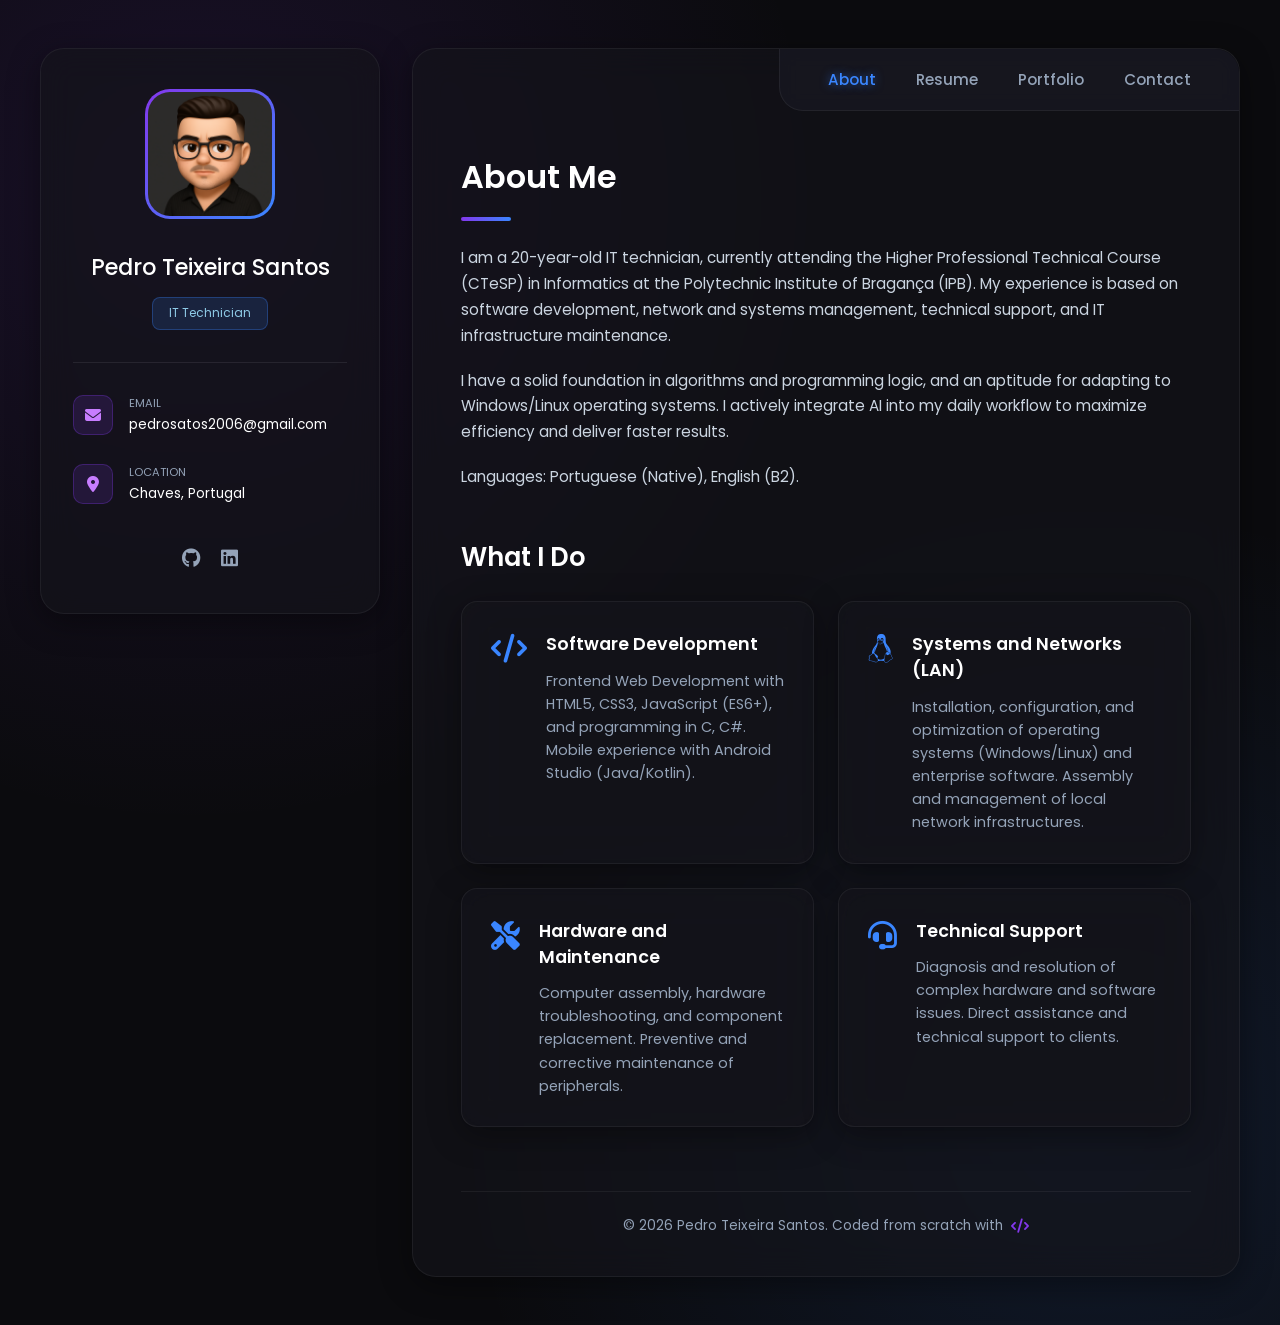
==== index.html @ 56037216 "Primeiro commit - Portfolio" ====
<!DOCTYPE html>
<html lang="en">
<head>
    <meta charset="UTF-8">
    <meta name="viewport" content="width=device-width, initial-scale=1.0">
    <title>Pedro Teixeira Santos - Portfolio</title>
    <link rel="stylesheet" href="style.css">
    <link rel="stylesheet" href="https://cdnjs.cloudflare.com/ajax/libs/font-awesome/6.4.0/css/all.min.css">
</head>
<body>

<div class="container">
    <aside class="sidebar">
        <div class="profile-img">
            <img src="images/avatar.png" alt="Pedro Teixeira Santos">
        </div>
        <h2>Pedro Teixeira Santos</h2>
        <span class="badge">IT Technician</span>
        
        <div class="separator-line"></div>

        <div class="contact-info">
            <div class="info-item">
                <div class="icon-box"><i class="fa-solid fa-envelope"></i></div>
                <div class="info-text">
                    <small>EMAIL</small>
                    <p>pedrosatos2006@gmail.com</p>
                </div>
            </div>
            <div class="info-item">
                <div class="icon-box"><i class="fa-solid fa-location-dot"></i></div>
                <div class="info-text">
                    <small>LOCATION</small>
                    <p>Chaves, Portugal</p>
                </div>
            </div>
        </div>

        <div class="social-links">
            <a href="https://github.com/Lk09"><i class="fa-brands fa-github"></i></a>
            <a href="https://www.linkedin.com/in/pedro-santos-b41504161"><i class="fa-brands fa-linkedin"></i></a>
        </div>
    </aside>

    <main class="content">
        <nav class="navbar">
            <a href="index.html" class="active">About</a>
            <a href="resume.html" >Resume</a>
            <a href="portfolio.html" >Portfolio</a>
            <a href="contact.html">Contact</a>
        </nav>

        <section class="about-section">
            <h1>About Me</h1>
            <div class="title-separator"></div>
            
            <p>I am a 20-year-old IT technician, currently attending the Higher Professional Technical Course (CTeSP) in Informatics at the Polytechnic Institute of Bragança (IPB). My experience is based on software development, network and systems management, technical support, and IT infrastructure maintenance.</p>
            
            <p>I have a solid foundation in algorithms and programming logic, and an aptitude for adapting to Windows/Linux operating systems. I actively integrate AI into my daily workflow to maximize efficiency and deliver faster results.</p>
            
            <p>Languages: Portuguese (Native), English (B2).</p>
        </section>

        <section class="services-section">
            <h2>What I Do</h2>
            <div class="services-grid">
                
                <div class="service-card">
                    <i class="fa-solid fa-code"></i>
                    <div>
                        <h3>Software Development</h3>
                        <p>Frontend Web Development with HTML5, CSS3, JavaScript (ES6+), and programming in C, C#. Mobile experience with Android Studio (Java/Kotlin).</p>
                    </div>
                </div>

                <div class="service-card">
                    <i class="fa-brands fa-linux"></i>
                    <div>
                        <h3>Systems and Networks (LAN)</h3>
                        <p>Installation, configuration, and optimization of operating systems (Windows/Linux) and enterprise software. Assembly and management of local network infrastructures.</p>
                    </div>
                </div>

                <div class="service-card">
                    <i class="fa-solid fa-screwdriver-wrench"></i>
                    <div>
                        <h3>Hardware and Maintenance</h3>
                        <p>Computer assembly, hardware troubleshooting, and component replacement. Preventive and corrective maintenance of peripherals.</p>
                    </div>
                </div>

                <div class="service-card">
                    <i class="fa-solid fa-headset"></i>
                    <div>
                        <h3>Technical Support</h3>
                        <p>Diagnosis and resolution of complex hardware and software issues. Direct assistance and technical support to clients.</p>
                    </div>
                </div>

            </div>
        </section>
        <footer class="site-footer">
            <p>&copy; 2026 Pedro Teixeira Santos. Coded from scratch with <i class="fa-solid fa-code"></i></p>
        </footer>
    </main>
</div>

</body>
</html>
---- style.css ----
@import url('https://fonts.googleapis.com/css2?family=Poppins:wght@300;400;500;600&display=swap');

* {
    margin: 0;
    padding: 0;
    box-sizing: border-box;
    font-family: 'Poppins', sans-serif;
}

body {
    /* Fundo escuro com bacias de luz líquida em azul e roxo */
    background: radial-gradient(circle at 15% 15%, rgba(131, 56, 236, 0.12), transparent 40%),
                radial-gradient(circle at 85% 85%, rgba(58, 134, 255, 0.12), transparent 40%),
                #0b0b0e;
    color: #e2e8f0;
    display: flex;
    justify-content: center;
    padding: 3rem 1rem;
    min-height: 100vh;
}

.container {
    display: flex;
    gap: 2rem;
    max-width: 1200px;
    width: 100%;
    align-items: flex-start;
}

/* --- LIQUID GLASS EFFECT (COMMON) --- */
.sidebar, .content, .service-card, .skills-box, .portfolio-item, .contact-form-container {
    background: rgba(20, 20, 27, 0.65);
    backdrop-filter: blur(16px);
    -webkit-backdrop-filter: blur(16px);
    border: 1px solid rgba(255, 255, 255, 0.06);
    box-shadow: 0 8px 32px 0 rgba(0, 0, 0, 0.4);
}

/* --- SIDEBAR --- */
.sidebar {
    padding: 2.5rem 2rem;
    border-radius: 24px;
    width: 340px;
    text-align: center;
}

.profile-img img {
    width: 130px;
    height: 130px;
    border-radius: 25px;
    background: linear-gradient(135deg, #8338ec, #3a86ff);
    padding: 3px; /* Moldura líquida em redor do avatar */
    margin-bottom: 1.5rem;
    object-fit: cover;
}

.sidebar h2 {
    font-size: 1.4rem;
    margin-bottom: 0.8rem;
    color: #ffffff;
    font-weight: 500;
}

.badge {
    background: rgba(58, 134, 255, 0.15);
    border: 1px solid rgba(58, 134, 255, 0.3);
    font-size: 0.75rem;
    padding: 0.4rem 1rem;
    border-radius: 8px;
    color: #8ecae6;
    display: inline-block;
    margin-bottom: 2rem;
}

.separator-line {
    height: 1px;
    background: rgba(255, 255, 255, 0.08);
    margin-bottom: 2rem;
}

.contact-info {
    text-align: left;
    display: flex;
    flex-direction: column;
    gap: 1.8rem;
}

.info-item {
    display: flex;
    align-items: center;
    gap: 1rem;
}

.icon-box {
    background: rgba(131, 56, 236, 0.15);
    border: 1px solid rgba(131, 56, 236, 0.3);
    color: #c77dff;
    width: 40px;
    height: 40px;
    display: flex;
    align-items: center;
    justify-content: center;
    border-radius: 10px;
    font-size: 1rem;
}

.info-text small {
    color: #94a3b8;
    font-size: 0.7rem;
    display: block;
    margin-bottom: 0.2rem;
}

.info-text p {
    font-size: 0.85rem;
    color: #ffffff;
    word-break: normal;
}

.social-links {
    margin-top: 2.5rem;
    display: flex;
    justify-content: center;
    gap: 1.2rem;
}

.social-links a {
    color: #94a3b8;
    font-size: 1.2rem;
    text-decoration: none;
    transition: all 0.3s ease;
}

.social-links a:hover {
    color: #3a86ff;
    transform: translateY(-2px);
}

/* --- MAIN CONTENT --- */
.content {
    padding: 2.5rem 3rem;
    border-radius: 24px;
    flex: 1;
    position: relative;
}

.navbar {
    position: absolute;
    top: 0;
    right: 0;
    background: rgba(25, 25, 35, 0.7);
    backdrop-filter: blur(10px);
    padding: 1.2rem 3rem;
    border-radius: 0 24px 0 24px;
    display: flex;
    gap: 2.5rem;
    border-bottom: 1px solid rgba(255, 255, 255, 0.06);
    border-left: 1px solid rgba(255, 255, 255, 0.06);
}

.navbar a {
    color: #94a3b8;
    text-decoration: none;
    font-size: 0.95rem;
    font-weight: 500;
    transition: color 0.3s;
}

.navbar a:hover, .navbar a.active {
    color: #3a86ff;
    text-shadow: 0 0 10px rgba(58, 134, 255, 0.6);
}

.about-section {
    margin-top: 4rem;
    margin-bottom: 3rem;
}

.about-section h1 {
    font-size: 2rem;
    color: #ffffff;
    margin-bottom: 1rem;
    font-weight: 600;
}

.title-separator {
    width: 50px;
    height: 4px;
    background: linear-gradient(90deg, #8338ec, #3a86ff);
    border-radius: 2px;
    margin-bottom: 1.5rem;
}

.about-section p {
    color: #cbd5e1;
    line-height: 1.7;
    margin-bottom: 1.2rem;
    font-size: 0.95rem;
}

.services-section h2 {
    font-size: 1.6rem;
    color: #ffffff;
    margin-bottom: 1.5rem;
    font-weight: 600;
}

.services-grid {
    display: grid;
    grid-template-columns: repeat(2, 1fr);
    gap: 1.5rem;
}

.service-card {
    padding: 1.8rem;
    border-radius: 16px;
    display: flex;
    gap: 1.2rem;
    align-items: flex-start;
    transition: all 0.3s ease;
}

.service-card:hover {
    border-color: rgba(58, 134, 255, 0.4);
    box-shadow: 0 10px 25px -5px rgba(58, 134, 255, 0.15);
    transform: translateY(-2px);
}

.service-card i {
    color: #3a86ff;
    font-size: 1.8rem;
    margin-top: 0.2rem;
}

.service-card h3 {
    font-size: 1.1rem;
    color: #ffffff;
    margin-bottom: 0.8rem;
    font-weight: 600;
}

.service-card p {
    color: #94a3b8;
    font-size: 0.9rem;
    line-height: 1.6;
}

/* --- TIMELINE (EDUCATION & EXPERIENCE) --- */
.timeline-container {
    margin-bottom: 3.5rem;
}

.timeline-header {
    display: flex;
    align-items: center;
    gap: 1.2rem;
    margin-bottom: 2rem;
}

.timeline-header h3 {
    font-size: 1.6rem;
    color: #ffffff;
    font-weight: 600;
}

.timeline {
    border-left: 2px solid rgba(255, 255, 255, 0.08);
    padding-left: 2.5rem;
    position: relative;
    margin-left: 1.2rem;
}

.timeline-item {
    margin-bottom: 2.5rem;
    position: relative;
}

.timeline-item:last-child {
    margin-bottom: 0;
}

.timeline-dot {
    position: absolute;
    left: -2.95rem;
    top: 0.3rem;
    width: 14px;
    height: 14px;
    background: #0b0b0e;
    border: 3px solid #8338ec;
    border-radius: 50%;
    box-shadow: 0 0 10px rgba(131, 56, 236, 0.6);
}

.timeline-item h4 {
    color: #ffffff;
    font-size: 1.15rem;
    margin-bottom: 0.4rem;
    font-weight: 600;
}

.timeline-date {
    color: #3a86ff;
    font-size: 0.85rem;
    display: inline-block;
    margin-bottom: 1rem;
    font-weight: 500;
}

.timeline-item p {
    color: #cbd5e1;
    font-size: 0.95rem;
    line-height: 1.6;
}

/* --- SKILLS BADGE CLOUD --- */
.skills-box {
    border-radius: 16px;
    padding: 2.5rem;
    display: flex;
    flex-wrap: wrap;
    gap: 1.2rem;
    justify-content: center;
}

.badge-pill {
    background: rgba(255, 255, 255, 0.04);
    color: #ffffff;
    padding: 0.6rem 1.2rem;
    border-radius: 30px;
    font-size: 0.95rem;
    display: flex;
    align-items: center;
    gap: 0.8rem;
    border: 1px solid rgba(255, 255, 255, 0.08);
    font-weight: 500;
    transition: all 0.3s ease;
}

.badge-pill:hover {
    border-color: #8338ec;
    box-shadow: 0 0 12px rgba(131, 56, 236, 0.3);
    transform: translateY(-2px);
}

.badge-tag {
    font-size: 0.7rem;
    padding: 0.2rem 0.6rem;
    border-radius: 12px;
    font-weight: 600;
    text-transform: uppercase;
    letter-spacing: 0.5px;
}

.tag-core {
    color: #ffffff;
    background: rgba(131, 56, 236, 0.4);
    border: 1px solid #8338ec;
}

.tag-tool {
    color: #ffffff;
    background: rgba(58, 134, 255, 0.4);
    border: 1px solid #3a86ff;
}

.tag-academic {
    color: #ffffff;
    background: rgba(255, 255, 255, 0.1);
    border: 1px solid rgba(255, 255, 255, 0.2);
}

/* --- PORTFOLIO SECTION --- */
.filter-menu {
    list-style: none;
    display: flex;
    gap: 1.5rem;
    margin-bottom: 2.5rem;
    flex-wrap: wrap;
}

.filter-menu li {
    color: #94a3b8;
    font-size: 0.95rem;
    cursor: pointer;
    transition: color 0.3s ease;
    font-weight: 500;
}

.filter-menu li:hover, .filter-menu li.active {
    color: #3a86ff;
}

.portfolio-grid {
    display: grid;
    grid-template-columns: repeat(auto-fill, minmax(280px, 1fr));
    gap: 1.8rem;
}

.portfolio-item {
    border-radius: 16px;
    overflow: hidden;
    transition: all 0.3s ease;
    display: flex;
    flex-direction: column;
}

.portfolio-item:hover {
    border-color: rgba(131, 56, 236, 0.4);
    transform: translateY(-5px);
    box-shadow: 0 12px 30px -10px rgba(131, 56, 236, 0.25);
}

.portfolio-item img {
    width: 100%;
    height: 180px;
    object-fit: cover;
    border-bottom: 1px solid rgba(255, 255, 255, 0.06);
}

.item-content {
    padding: 1.5rem;
    display: flex;
    flex-direction: column;
    flex-grow: 1;
}

.item-content h3 {
    color: #ffffff;
    font-size: 1.1rem;
    margin-bottom: 0.2rem;
    font-weight: 600;
}

.item-content span {
    color: #94a3b8;
    font-size: 0.8rem;
    display: block;
    margin-bottom: 1rem;
}

.item-content p {
    color: #cbd5e1;
    font-size: 0.9rem;
    line-height: 1.6;
}

/* --- GITHUB HOVER BUTTON --- */
.portfolio-item {
    position: relative;
}

.github-overlay-btn {
    position: absolute;
    top: 15px;
    right: 15px;
    background: rgba(15, 15, 20, 0.75);
    color: #ffffff;
    padding: 0.5rem 1rem;
    border-radius: 8px;
    font-size: 0.85rem;
    font-weight: 500;
    text-decoration: none;
    display: flex;
    align-items: center;
    gap: 0.5rem;
    backdrop-filter: blur(8px);
    -webkit-backdrop-filter: blur(8px);
    border: 1px solid rgba(255, 255, 255, 0.1);
    opacity: 0;
    transform: translateY(-10px);
    transition: all 0.3s ease;
    z-index: 10;
}

.portfolio-item:hover .github-overlay-btn {
    opacity: 1;
    transform: translateY(0);
}

.github-overlay-btn:hover {
    background: linear-gradient(135deg, #8338ec, #3a86ff);
    border-color: transparent;
    box-shadow: 0 0 10px rgba(58, 134, 255, 0.4);
}

/* --- CONTACT SECTION --- */
.contact-form-container {
    border-radius: 16px;
    padding: 2.5rem;
}

.contact-form-container h3 {
    color: #ffffff;
    font-size: 1.3rem;
    margin-bottom: 1.5rem;
    font-weight: 600;
}

.contact-form {
    display: flex;
    flex-direction: column;
    gap: 1.5rem;
}

.input-group {
    display: flex;
    gap: 1.5rem;
}

.input-group input {
    flex: 1;
}

.contact-form input, 
.contact-form textarea {
    background: rgba(255, 255, 255, 0.03);
    border: 1px solid rgba(255, 255, 255, 0.08);
    padding: 1rem 1.2rem;
    border-radius: 10px;
    color: #ffffff;
    font-size: 0.95rem;
    font-family: inherit;
    outline: none;
    transition: all 0.3s ease;
}

.contact-form input:focus, 
.contact-form textarea:focus {
    border-color: #3a86ff;
    background: rgba(58, 134, 255, 0.02);
    box-shadow: 0 0 10px rgba(58, 134, 255, 0.2);
}

.contact-form textarea {
    resize: vertical;
}

.submit-btn {
    align-self: flex-end;
    background: transparent;
    color: #3a86ff;
    border: 1px solid #3a86ff;
    padding: 1rem 2.5rem;
    border-radius: 10px;
    font-size: 1rem;
    font-weight: 600;
    cursor: pointer;
    display: flex;
    align-items: center;
    gap: 0.8rem;
    transition: all 0.3s ease;
}

.submit-btn:hover {
    background: linear-gradient(135deg, #8338ec, #3a86ff);
    color: #ffffff;
    border-color: transparent;
    box-shadow: 0 0 15px rgba(131, 56, 236, 0.4);
}

/* --- RESPONSIVE --- */
@media (max-width: 950px) {
    .container {
        flex-direction: column;
    }
    .sidebar {
        width: 100%;
        display: flex;
        flex-direction: column;
        align-items: center;
    }
    .navbar {
        position: static;
        border-radius: 15px;
        justify-content: center;
        margin-bottom: 2rem;
        flex-wrap: wrap;
        border: 1px solid rgba(255, 255, 255, 0.08);
    }
    .services-grid {
        grid-template-columns: 1fr;
    }
}

@media (max-width: 768px) {
    .input-group {
        flex-direction: column;
        gap: 1.5rem;
    }
    .submit-btn {
        width: 100%;
        justify-content: center;
    }
}

/* --- FOOTER --- */
.site-footer {
    text-align: center;
    margin-top: 4rem;
    padding-top: 1.5rem;
    border-top: 1px solid rgba(255, 255, 255, 0.06);
}

.site-footer p {
    color: #94a3b8;
    font-size: 0.85rem;
    display: flex;
    align-items: center;
    justify-content: center;
    gap: 0.5rem;
}

.site-footer p i {
    color: #8338ec;
    font-size: 0.9rem;
}
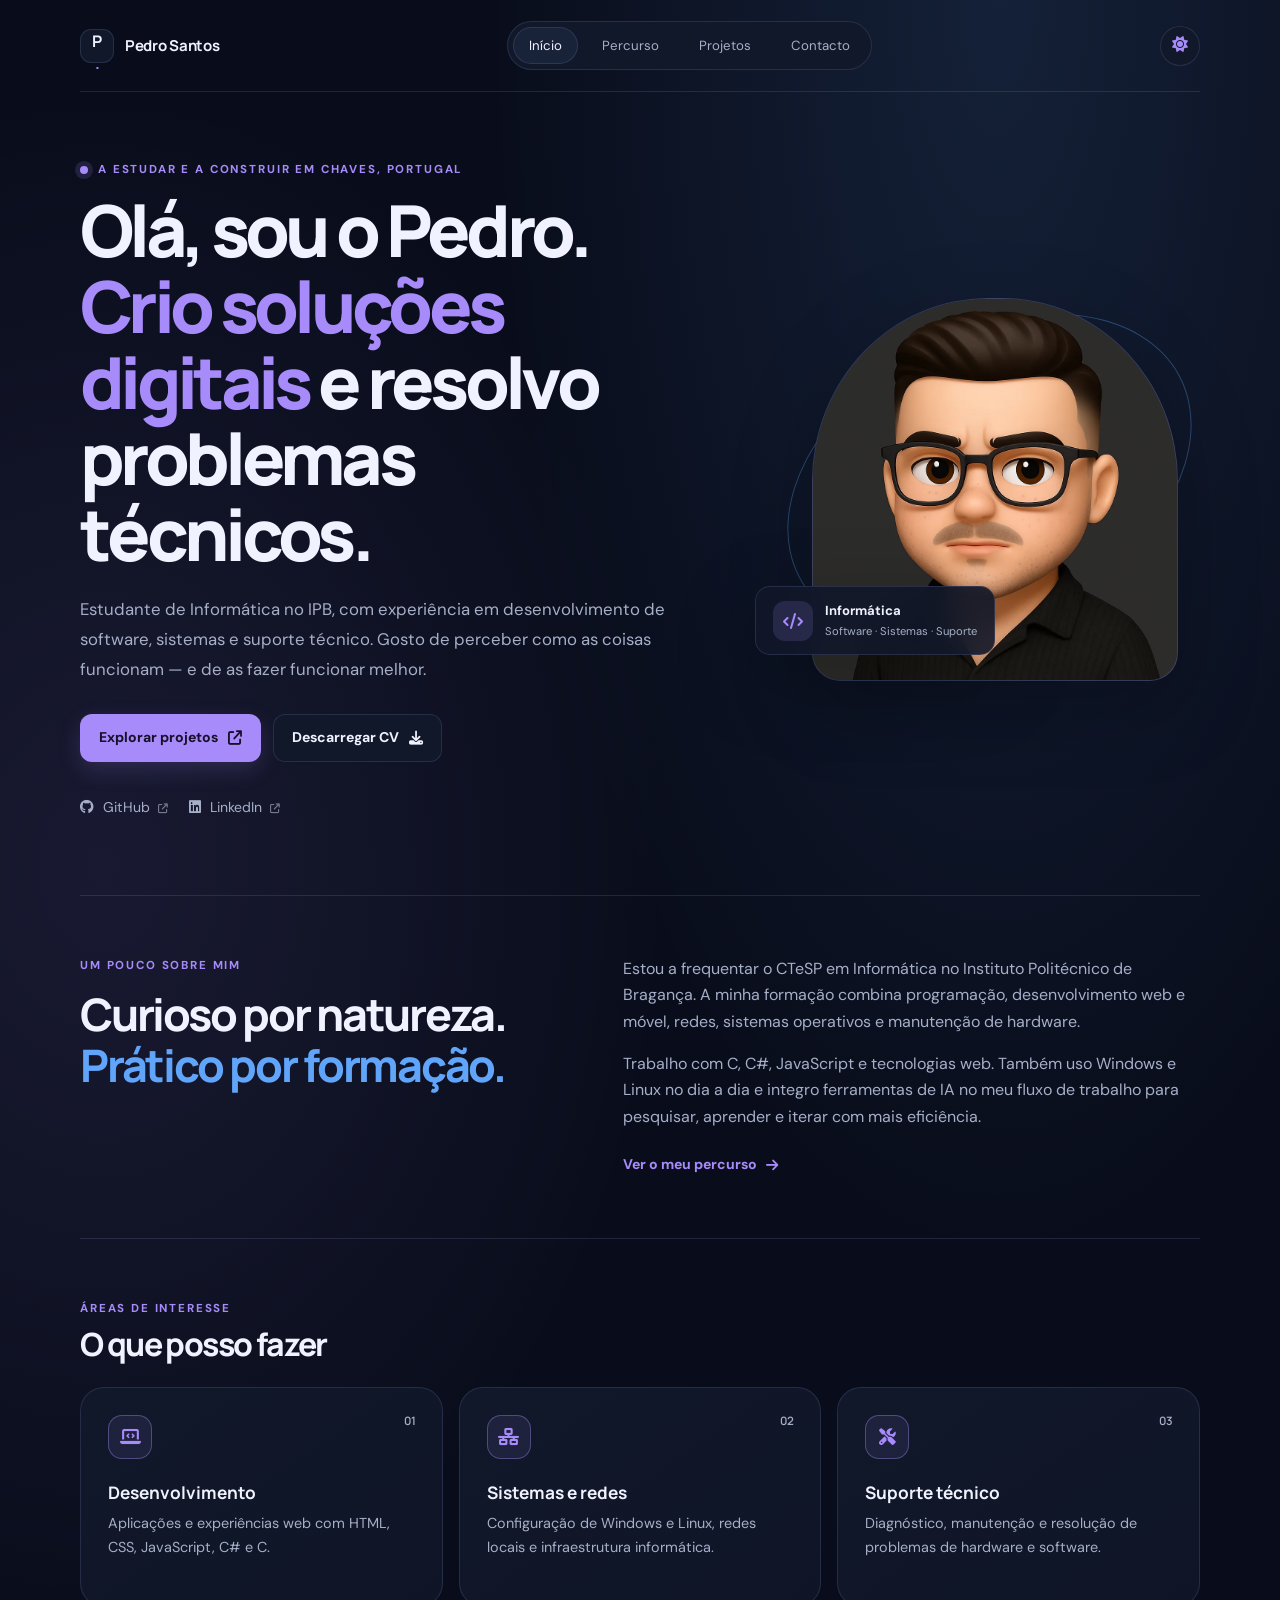
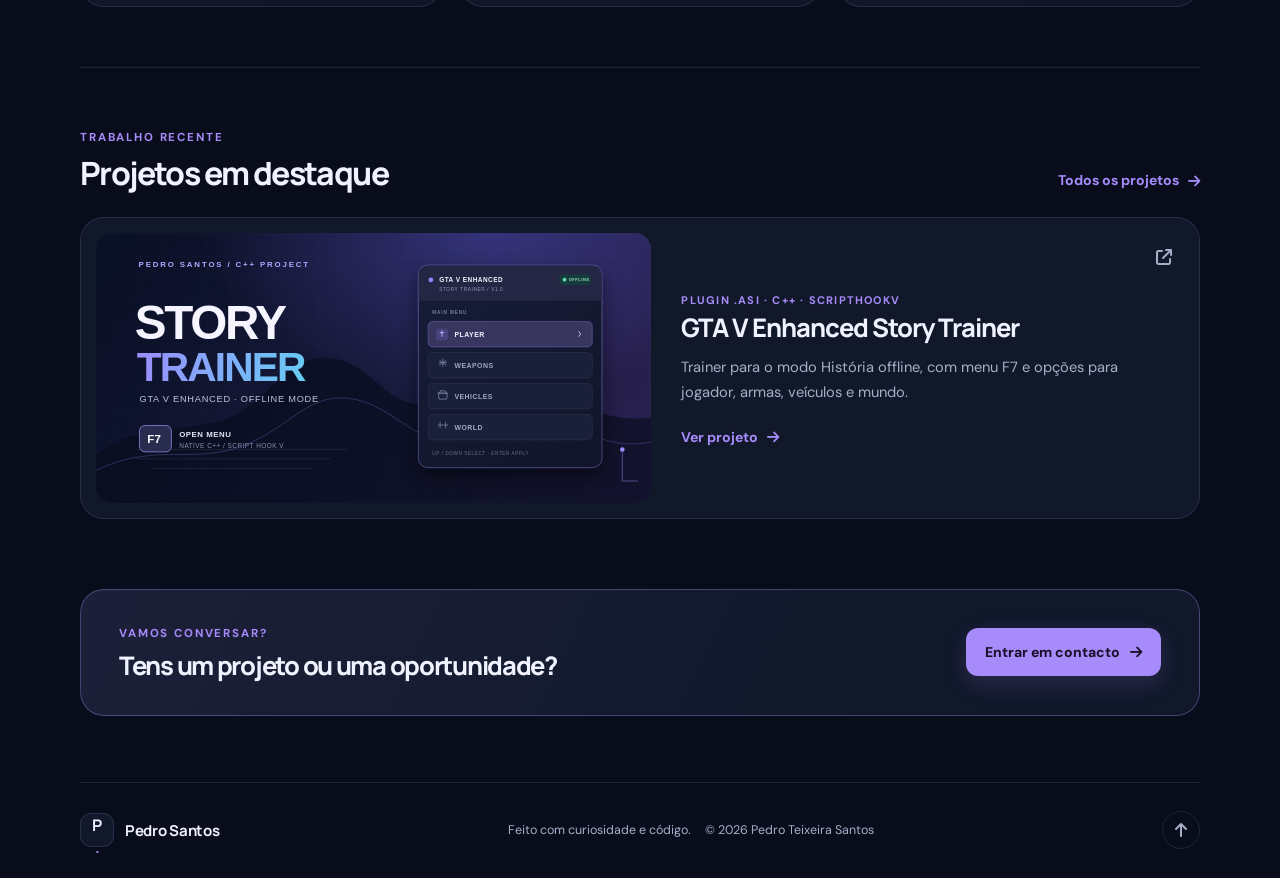
==== commit 2e5d60f3: "Atualiza portefolio pessoal e projetos" ====
--- a/index.html
+++ b/index.html
@@ -1,109 +1,65 @@
-<!DOCTYPE html>
-<html lang="en">
+<!doctype html>
+<html lang="pt-PT">
 <head>
-    <meta charset="UTF-8">
-    <meta name="viewport" content="width=device-width, initial-scale=1.0">
-    <title>Pedro Teixeira Santos - Portfolio</title>
-    <link rel="stylesheet" href="style.css">
-    <link rel="stylesheet" href="https://cdnjs.cloudflare.com/ajax/libs/font-awesome/6.4.0/css/all.min.css">
+  <meta charset="utf-8">
+  <meta name="viewport" content="width=device-width, initial-scale=1">
+  <meta name="theme-color" content="#090d1b">
+  <meta name="description" content="Portefólio de Pedro Teixeira Santos: desenvolvimento de software, sistemas e suporte técnico em Chaves, Portugal.">
+  <meta property="og:title" content="Pedro Teixeira Santos — Programador e Técnico de Informática">
+  <meta property="og:description" content="Conhece os projetos, competências e percurso de Pedro Teixeira Santos.">
+  <meta property="og:type" content="website">
+  <title>Pedro Teixeira Santos — Portefólio</title>
+  <link rel="icon" type="image/png" href="images/favicon.png" sizes="64x64">
+  <link rel="preload" as="image" href="images/avatar.webp" type="image/webp">
+  <link rel="preconnect" href="https://fonts.googleapis.com">
+  <link rel="preconnect" href="https://fonts.gstatic.com" crossorigin>
+  <link rel="stylesheet" href="https://fonts.googleapis.com/css2?family=DM+Sans:wght@400;500;600;700&family=Manrope:wght@400;500;600;700;800&display=swap">
+  <link rel="stylesheet" href="style.css">
+  <link rel="stylesheet" href="https://cdnjs.cloudflare.com/ajax/libs/font-awesome/6.4.0/css/all.min.css">
+  <script src="script.js" defer></script>
 </head>
-<body>
+<body id="top">
+  <header class="site-header wrap">
+    <a class="wordmark" href="index.html" aria-label="Pedro Santos, início"><span class="wordmark-mark">P<span>.</span></span><span>Pedro Santos</span></a>
+    <nav class="main-nav" aria-label="Navegação principal">
+      <a class="active" aria-current="page" href="index.html">Início</a><a href="resume.html">Percurso</a><a href="portfolio.html">Projetos</a><a href="contact.html">Contacto</a>
+    </nav>
+    <button class="theme-toggle" type="button" aria-label="Ativar tema claro" title="Mudar tema"><i class="fa-solid fa-sun" aria-hidden="true"></i></button>
+  </header>
+  <main class="wrap">
+    <section class="hero">
+      <div class="hero-copy reveal">
+        <p class="eyebrow"><span class="status-dot"></span> A estudar e a construir em Chaves, Portugal</p>
+        <h1>Olá, sou o Pedro.<br><span>Crio soluções digitais</span> e resolvo problemas técnicos.</h1>
+        <p class="hero-lede">Estudante de Informática no IPB, com experiência em desenvolvimento de software, sistemas e suporte técnico. Gosto de perceber como as coisas funcionam — e de as fazer funcionar melhor.</p>
+        <div class="hero-actions"><a class="button button-primary" href="portfolio.html">Explorar projetos <i class="fa-solid fa-arrow-up-right-from-square" aria-hidden="true"></i></a><a class="button button-quiet" href="output/pdf/Pedro_Santos_cv.pdf" download="Pedro_Santos_cv.pdf">Descarregar CV <i class="fa-solid fa-download" aria-hidden="true"></i></a></div>
+        <div class="hero-social"><a href="https://github.com/pedro-santos-dev-alt" target="_blank" rel="noopener noreferrer"><i class="fa-brands fa-github" aria-hidden="true"></i> GitHub <i class="fa-solid fa-arrow-up-right-from-square external" aria-hidden="true"></i></a><a href="https://www.linkedin.com/in/pedro-santos-b41504161" target="_blank" rel="noopener noreferrer"><i class="fa-brands fa-linkedin" aria-hidden="true"></i> LinkedIn <i class="fa-solid fa-arrow-up-right-from-square external" aria-hidden="true"></i></a></div>
+      </div>
+      <div class="hero-visual reveal">
+        <div class="portrait-frame"><img src="images/avatar.webp" alt="Retrato de Pedro Teixeira Santos" width="520" height="520" fetchpriority="high"></div>
+        <div class="floating-note"><span class="note-icon"><i class="fa-solid fa-code" aria-hidden="true"></i></span><span><strong>Informática</strong><small>Software · Sistemas · Suporte</small></span></div>
+        <span class="hero-orbit orbit-one" aria-hidden="true"></span><span class="hero-orbit orbit-two" aria-hidden="true"></span>
+      </div>
+    </section>
 
-<div class="container">
-    <aside class="sidebar">
-        <div class="profile-img">
-            <img src="images/avatar.png" alt="Pedro Teixeira Santos">
-        </div>
-        <h2>Pedro Teixeira Santos</h2>
-        <span class="badge">IT Technician</span>
-        
-        <div class="separator-line"></div>
+    <section class="section-block intro-grid reveal" aria-labelledby="about-title">
+      <div><p class="eyebrow">Um pouco sobre mim</p><h2 id="about-title">Curioso por natureza.<br><span>Prático por formação.</span></h2></div>
+      <div class="intro-copy"><p>Estou a frequentar o CTeSP em Informática no Instituto Politécnico de Bragança. A minha formação combina programação, desenvolvimento web e móvel, redes, sistemas operativos e manutenção de hardware.</p><p>Trabalho com C, C#, JavaScript e tecnologias web. Também uso Windows e Linux no dia a dia e integro ferramentas de IA no meu fluxo de trabalho para pesquisar, aprender e iterar com mais eficiência.</p><a class="text-link" href="resume.html">Ver o meu percurso <i class="fa-solid fa-arrow-right" aria-hidden="true"></i></a></div>
+    </section>
 
-        <div class="contact-info">
-            <div class="info-item">
-                <div class="icon-box"><i class="fa-solid fa-envelope"></i></div>
-                <div class="info-text">
-                    <small>EMAIL</small>
-                    <p>pedrosatos2006@gmail.com</p>
-                </div>
-            </div>
-            <div class="info-item">
-                <div class="icon-box"><i class="fa-solid fa-location-dot"></i></div>
-                <div class="info-text">
-                    <small>LOCATION</small>
-                    <p>Chaves, Portugal</p>
-                </div>
-            </div>
-        </div>
+    <section class="section-block" aria-labelledby="focus-title"><div class="section-heading reveal"><div><p class="eyebrow">Áreas de interesse</p><h2 id="focus-title">O que posso fazer</h2></div></div>
+      <div class="focus-grid">
+        <article class="focus-card reveal"><span class="card-index">01</span><i class="fa-solid fa-laptop-code" aria-hidden="true"></i><h3>Desenvolvimento</h3><p>Aplicações e experiências web com HTML, CSS, JavaScript, C# e C.</p></article>
+        <article class="focus-card reveal"><span class="card-index">02</span><i class="fa-solid fa-network-wired" aria-hidden="true"></i><h3>Sistemas e redes</h3><p>Configuração de Windows e Linux, redes locais e infraestrutura informática.</p></article>
+        <article class="focus-card reveal"><span class="card-index">03</span><i class="fa-solid fa-screwdriver-wrench" aria-hidden="true"></i><h3>Suporte técnico</h3><p>Diagnóstico, manutenção e resolução de problemas de hardware e software.</p></article>
+      </div>
+    </section>
 
-        <div class="social-links">
-            <a href="https://github.com/Lk09"><i class="fa-brands fa-github"></i></a>
-            <a href="https://www.linkedin.com/in/pedro-santos-b41504161"><i class="fa-brands fa-linkedin"></i></a>
-        </div>
-    </aside>
-
-    <main class="content">
-        <nav class="navbar">
-            <a href="index.html" class="active">About</a>
-            <a href="resume.html" >Resume</a>
-            <a href="portfolio.html" >Portfolio</a>
-            <a href="contact.html">Contact</a>
-        </nav>
-
-        <section class="about-section">
-            <h1>About Me</h1>
-            <div class="title-separator"></div>
-            
-            <p>I am a 20-year-old IT technician, currently attending the Higher Professional Technical Course (CTeSP) in Informatics at the Polytechnic Institute of Bragança (IPB). My experience is based on software development, network and systems management, technical support, and IT infrastructure maintenance.</p>
-            
-            <p>I have a solid foundation in algorithms and programming logic, and an aptitude for adapting to Windows/Linux operating systems. I actively integrate AI into my daily workflow to maximize efficiency and deliver faster results.</p>
-            
-            <p>Languages: Portuguese (Native), English (B2).</p>
-        </section>
-
-        <section class="services-section">
-            <h2>What I Do</h2>
-            <div class="services-grid">
-                
-                <div class="service-card">
-                    <i class="fa-solid fa-code"></i>
-                    <div>
-                        <h3>Software Development</h3>
-                        <p>Frontend Web Development with HTML5, CSS3, JavaScript (ES6+), and programming in C, C#. Mobile experience with Android Studio (Java/Kotlin).</p>
-                    </div>
-                </div>
-
-                <div class="service-card">
-                    <i class="fa-brands fa-linux"></i>
-                    <div>
-                        <h3>Systems and Networks (LAN)</h3>
-                        <p>Installation, configuration, and optimization of operating systems (Windows/Linux) and enterprise software. Assembly and management of local network infrastructures.</p>
-                    </div>
-                </div>
-
-                <div class="service-card">
-                    <i class="fa-solid fa-screwdriver-wrench"></i>
-                    <div>
-                        <h3>Hardware and Maintenance</h3>
-                        <p>Computer assembly, hardware troubleshooting, and component replacement. Preventive and corrective maintenance of peripherals.</p>
-                    </div>
-                </div>
-
-                <div class="service-card">
-                    <i class="fa-solid fa-headset"></i>
-                    <div>
-                        <h3>Technical Support</h3>
-                        <p>Diagnosis and resolution of complex hardware and software issues. Direct assistance and technical support to clients.</p>
-                    </div>
-                </div>
-
-            </div>
-        </section>
-        <footer class="site-footer">
-            <p>&copy; 2026 Pedro Teixeira Santos. Coded from scratch with <i class="fa-solid fa-code"></i></p>
-        </footer>
-    </main>
-</div>
-
+    <section class="section-block featured-section reveal" aria-labelledby="featured-title"><div class="section-heading"><div><p class="eyebrow">Trabalho recente</p><h2 id="featured-title">Projetos em destaque</h2></div><a class="text-link" href="portfolio.html">Todos os projetos <i class="fa-solid fa-arrow-right" aria-hidden="true"></i></a></div>
+      <a class="featured-card" href="portfolio.html"><img src="images/gta5-enhanced-story-trainer.svg" alt="Menu conceptual do GTA V Enhanced Story Trainer com a tecla F7 e opções de jogador, armas, veículos e mundo" width="1200" height="675" loading="lazy"><div><span class="project-kicker">Plugin .asi · C++ · ScriptHookV</span><h3>GTA V Enhanced Story Trainer</h3><p>Trainer para o modo História offline, com menu F7 e opções para jogador, armas, veículos e mundo.</p><span class="text-link">Ver projeto <i class="fa-solid fa-arrow-right" aria-hidden="true"></i></span></div><span class="featured-arrow" aria-hidden="true"><i class="fa-solid fa-arrow-up-right-from-square"></i></span></a>
+    </section>
+    <section class="contact-strip reveal"><div><p class="eyebrow">Vamos conversar?</p><h2>Tens um projeto ou uma oportunidade?</h2></div><a class="button button-primary" href="contact.html">Entrar em contacto <i class="fa-solid fa-arrow-right" aria-hidden="true"></i></a></section>
+  </main>
+  <footer class="site-footer wrap"><a class="wordmark" href="index.html"><span class="wordmark-mark">P<span>.</span></span><span>Pedro Santos</span></a><p>Feito com curiosidade e código. <span>© <span data-year></span> Pedro Teixeira Santos</span></p><a class="back-top" href="#top" aria-label="Voltar ao topo"><i class="fa-solid fa-arrow-up" aria-hidden="true"></i></a></footer>
 </body>
-</html>+</html>
--- a/style.css
+++ b/style.css
@@ -1,616 +1,1775 @@
-@import url('https://fonts.googleapis.com/css2?family=Poppins:wght@300;400;500;600&display=swap');
-
+:root {
+  color-scheme:dark;
+  --bg:#090d1b;
+  --surface:#11182a;
+  --surface-2:#18233a;
+  --ink:#f1f2ff;
+  --muted:#a6afc8;
+  --line:rgba(169,181,255,.14);
+  --accent:#a78bfa;
+  --accent-ink:#17102a;
+  --violet:#60a5fa;
+  --shadow:0 24px 80px rgba(0,0,0,.26);
+  --radius:24px
+}
+body[data-theme="light"] {
+  color-scheme:light;
+  --bg:#f3f2fa;
+  --surface:#fff;
+  --surface-2:#f5f4fc;
+  --ink:#17182a;
+  --muted:#5c6279;
+  --line:rgba(43,49,91,.14);
+  --accent:#6b52d6;
+  --accent-ink:#fff;
+  --violet:#286bb5;
+  --shadow:0 24px 80px rgba(26,34,48,.09)
+}
 * {
-    margin: 0;
-    padding: 0;
-    box-sizing: border-box;
-    font-family: 'Poppins', sans-serif;
-}
-
+  box-sizing:border-box
+}
+html {
+  scroll-behavior:smooth;
+  scroll-padding-top:7rem
+}
 body {
-    /* Fundo escuro com bacias de luz líquida em azul e roxo */
-    background: radial-gradient(circle at 15% 15%, rgba(131, 56, 236, 0.12), transparent 40%),
-                radial-gradient(circle at 85% 85%, rgba(58, 134, 255, 0.12), transparent 40%),
-                #0b0b0e;
-    color: #e2e8f0;
-    display: flex;
-    justify-content: center;
-    padding: 3rem 1rem;
-    min-height: 100vh;
-}
-
-.container {
-    display: flex;
-    gap: 2rem;
-    max-width: 1200px;
-    width: 100%;
-    align-items: flex-start;
-}
-
-/* --- LIQUID GLASS EFFECT (COMMON) --- */
-.sidebar, .content, .service-card, .skills-box, .portfolio-item, .contact-form-container {
-    background: rgba(20, 20, 27, 0.65);
-    backdrop-filter: blur(16px);
-    -webkit-backdrop-filter: blur(16px);
-    border: 1px solid rgba(255, 255, 255, 0.06);
-    box-shadow: 0 8px 32px 0 rgba(0, 0, 0, 0.4);
-}
-
-/* --- SIDEBAR --- */
-.sidebar {
-    padding: 2.5rem 2rem;
-    border-radius: 24px;
-    width: 340px;
-    text-align: center;
-}
-
-.profile-img img {
-    width: 130px;
-    height: 130px;
-    border-radius: 25px;
-    background: linear-gradient(135deg, #8338ec, #3a86ff);
-    padding: 3px; /* Moldura líquida em redor do avatar */
-    margin-bottom: 1.5rem;
-    object-fit: cover;
-}
-
-.sidebar h2 {
-    font-size: 1.4rem;
-    margin-bottom: 0.8rem;
-    color: #ffffff;
-    font-weight: 500;
-}
-
-.badge {
-    background: rgba(58, 134, 255, 0.15);
-    border: 1px solid rgba(58, 134, 255, 0.3);
-    font-size: 0.75rem;
-    padding: 0.4rem 1rem;
-    border-radius: 8px;
-    color: #8ecae6;
-    display: inline-block;
-    margin-bottom: 2rem;
-}
-
-.separator-line {
-    height: 1px;
-    background: rgba(255, 255, 255, 0.08);
-    margin-bottom: 2rem;
-}
-
-.contact-info {
-    text-align: left;
-    display: flex;
-    flex-direction: column;
-    gap: 1.8rem;
-}
-
-.info-item {
-    display: flex;
-    align-items: center;
-    gap: 1rem;
-}
-
-.icon-box {
-    background: rgba(131, 56, 236, 0.15);
-    border: 1px solid rgba(131, 56, 236, 0.3);
-    color: #c77dff;
-    width: 40px;
-    height: 40px;
-    display: flex;
-    align-items: center;
-    justify-content: center;
-    border-radius: 10px;
-    font-size: 1rem;
-}
-
-.info-text small {
-    color: #94a3b8;
-    font-size: 0.7rem;
-    display: block;
-    margin-bottom: 0.2rem;
-}
-
-.info-text p {
-    font-size: 0.85rem;
-    color: #ffffff;
-    word-break: normal;
-}
-
-.social-links {
-    margin-top: 2.5rem;
-    display: flex;
-    justify-content: center;
-    gap: 1.2rem;
-}
-
-.social-links a {
-    color: #94a3b8;
-    font-size: 1.2rem;
-    text-decoration: none;
-    transition: all 0.3s ease;
-}
-
-.social-links a:hover {
-    color: #3a86ff;
-    transform: translateY(-2px);
-}
-
-/* --- MAIN CONTENT --- */
-.content {
-    padding: 2.5rem 3rem;
-    border-radius: 24px;
-    flex: 1;
-    position: relative;
-}
-
-.navbar {
-    position: absolute;
-    top: 0;
-    right: 0;
-    background: rgba(25, 25, 35, 0.7);
-    backdrop-filter: blur(10px);
-    padding: 1.2rem 3rem;
-    border-radius: 0 24px 0 24px;
-    display: flex;
-    gap: 2.5rem;
-    border-bottom: 1px solid rgba(255, 255, 255, 0.06);
-    border-left: 1px solid rgba(255, 255, 255, 0.06);
-}
-
-.navbar a {
-    color: #94a3b8;
-    text-decoration: none;
-    font-size: 0.95rem;
-    font-weight: 500;
-    transition: color 0.3s;
-}
-
-.navbar a:hover, .navbar a.active {
-    color: #3a86ff;
-    text-shadow: 0 0 10px rgba(58, 134, 255, 0.6);
-}
-
-.about-section {
-    margin-top: 4rem;
-    margin-bottom: 3rem;
-}
-
-.about-section h1 {
-    font-size: 2rem;
-    color: #ffffff;
-    margin-bottom: 1rem;
-    font-weight: 600;
-}
-
-.title-separator {
-    width: 50px;
-    height: 4px;
-    background: linear-gradient(90deg, #8338ec, #3a86ff);
-    border-radius: 2px;
-    margin-bottom: 1.5rem;
-}
-
-.about-section p {
-    color: #cbd5e1;
-    line-height: 1.7;
-    margin-bottom: 1.2rem;
-    font-size: 0.95rem;
-}
-
-.services-section h2 {
-    font-size: 1.6rem;
-    color: #ffffff;
-    margin-bottom: 1.5rem;
-    font-weight: 600;
-}
-
-.services-grid {
-    display: grid;
-    grid-template-columns: repeat(2, 1fr);
-    gap: 1.5rem;
-}
-
-.service-card {
-    padding: 1.8rem;
-    border-radius: 16px;
-    display: flex;
-    gap: 1.2rem;
-    align-items: flex-start;
-    transition: all 0.3s ease;
-}
-
-.service-card:hover {
-    border-color: rgba(58, 134, 255, 0.4);
-    box-shadow: 0 10px 25px -5px rgba(58, 134, 255, 0.15);
-    transform: translateY(-2px);
-}
-
-.service-card i {
-    color: #3a86ff;
-    font-size: 1.8rem;
-    margin-top: 0.2rem;
-}
-
-.service-card h3 {
-    font-size: 1.1rem;
-    color: #ffffff;
-    margin-bottom: 0.8rem;
-    font-weight: 600;
-}
-
-.service-card p {
-    color: #94a3b8;
-    font-size: 0.9rem;
-    line-height: 1.6;
-}
-
-/* --- TIMELINE (EDUCATION & EXPERIENCE) --- */
-.timeline-container {
-    margin-bottom: 3.5rem;
-}
-
-.timeline-header {
-    display: flex;
-    align-items: center;
-    gap: 1.2rem;
-    margin-bottom: 2rem;
-}
-
-.timeline-header h3 {
-    font-size: 1.6rem;
-    color: #ffffff;
-    font-weight: 600;
-}
-
+  margin:0;
+  background:radial-gradient(ellipse at 78% 0%,rgba(96,165,250,.13),transparent 36%),radial-gradient(ellipse at 8% 35%,rgba(167,139,250,.1),transparent 34%),var(--bg);
+  color:var(--ink);
+  font-family:'DM Sans',Inter,system-ui,-apple-system,'Segoe UI',sans-serif;
+  font-size:16px;
+  line-height:1.65;
+  transition:background .25s,color .25s
+}
+body:after {
+  content:"";
+  position:fixed;
+  inset:0;
+  pointer-events:none;
+  z-index:-1;
+  background-image:radial-gradient(var(--line) .6px,transparent .6px);
+  background-size:22px 22px;
+  opacity:.17
+}
+a {
+  color:inherit
+}
+button,input,textarea {
+  font:inherit
+}
+button {
+  color:inherit
+}
+.wrap {
+  width:min(1120px,calc(100% - 48px));
+  margin-inline:auto
+}
+.site-header {
+  height:92px;
+  display:flex;
+  align-items:center;
+  justify-content:space-between;
+  border-bottom:1px solid var(--line)
+}
+.wordmark {
+  text-decoration:none;
+  display:flex;
+  align-items:center;
+  gap:11px;
+  font:700 .94rem 'Manrope',sans-serif;
+  letter-spacing:-.02em
+}
+.wordmark-mark {
+  width:34px;
+  height:34px;
+  border:1px solid var(--line);
+  border-radius:11px;
+  display:grid;
+  place-items:center;
+  font-size:1rem;
+  background:var(--surface)
+}
+.wordmark-mark span {
+  color:var(--accent)
+}
+.main-nav {
+  display:flex;
+  align-items:center;
+  gap:8px;
+  padding:5px;
+  background:var(--surface);
+  border:1px solid var(--line);
+  border-radius:999px
+}
+.main-nav a {
+  text-decoration:none;
+  color:var(--muted);
+  font-size:.83rem;
+  padding:8px 16px;
+  border-radius:999px;
+  transition:background .2s,color .2s
+}
+.main-nav a:hover,.main-nav a.active {
+  color:var(--ink);
+  background:var(--surface-2)
+}
+.main-nav a.active {
+  box-shadow:inset 0 0 0 1px var(--line)
+}
+.theme-toggle {
+  width:40px;
+  height:40px;
+  border-radius:50%;
+  border:1px solid var(--line);
+  background:var(--surface);
+  cursor:pointer;
+  color:var(--accent);
+  transition:transform .2s,border-color .2s
+}
+.theme-toggle:hover {
+  transform:rotate(12deg);
+  border-color:var(--accent)
+}
+.hero {
+  min-height:600px;
+  display:grid;
+  grid-template-columns:1.12fr .88fr;
+  align-items:center;
+  gap:48px;
+  padding:68px 0 76px
+}
+.eyebrow {
+  margin:0 0 13px;
+  color:var(--accent);
+  font-size:.72rem;
+  font-weight:700;
+  letter-spacing:.16em;
+  text-transform:uppercase
+}
+.hero .eyebrow {
+  display:flex;
+  gap:10px;
+  align-items:center
+}
+.status-dot {
+  width:8px;
+  height:8px;
+  background:var(--accent);
+  border-radius:50%;
+  box-shadow:0 0 0 5px color-mix(in srgb,var(--accent) 15%,transparent)
+}
+h1,h2,h3,p {
+  margin-top:0
+}
+.hero h1,.page-intro h1 {
+  font:800 clamp(2.8rem,5.6vw,5rem)/1.06 'Manrope',sans-serif;
+  letter-spacing:-.065em;
+  margin:0 0 22px;
+  max-width:690px
+}
+.hero h1 span,.page-intro h1 span {
+  color:var(--accent)
+}
+.hero-lede {
+  max-width:600px;
+  color:var(--muted);
+  font-size:1.05rem;
+  line-height:1.8;
+  margin-bottom:29px
+}
+.hero-actions {
+  display:flex;
+  gap:12px;
+  flex-wrap:wrap
+}
+.button {
+  min-height:48px;
+  display:inline-flex;
+  align-items:center;
+  justify-content:center;
+  gap:10px;
+  text-decoration:none;
+  border:1px solid transparent;
+  border-radius:12px;
+  padding:0 18px;
+  font-size:.88rem;
+  font-weight:700;
+  cursor:pointer;
+  transition:transform .2s,box-shadow .2s,background .2s
+}
+.button:hover {
+  transform:translateY(-2px)
+}
+.button-primary {
+  background:var(--accent);
+  color:var(--accent-ink);
+  box-shadow:0 8px 22px color-mix(in srgb,var(--accent) 17%,transparent)
+}
+.button-primary:hover {
+  box-shadow:0 12px 30px color-mix(in srgb,var(--accent) 26%,transparent)
+}
+.button-quiet {
+  border-color:var(--line);
+  background:var(--surface);
+  color:var(--ink)
+}
+.button-quiet:hover {
+  border-color:var(--accent)
+}
+.hero-social {
+  display:flex;
+  gap:21px;
+  margin-top:34px
+}
+.hero-social a {
+  color:var(--muted);
+  text-decoration:none;
+  font-size:.88rem;
+  transition:color .2s
+}
+.hero-social a:hover {
+  color:var(--accent)
+}
+.hero-social a i:first-child {
+  margin-right:5px
+}
+.external {
+  font-size:.62rem;
+  margin-left:4px;
+  opacity:.65
+}
+.hero-visual {
+  position:relative;
+  justify-self:end;
+  width:min(100%,410px);
+  aspect-ratio:1/1.04;
+  padding:22px
+}
+.portrait-frame {
+  width:100%;
+  height:100%;
+  overflow:hidden;
+  border-radius:48% 48% 28px 28px;
+  background:linear-gradient(145deg,var(--surface-2),#333147);
+  border:1px solid var(--line);
+  box-shadow:var(--shadow);
+  position:relative;
+  z-index:1
+}
+.portrait-frame img {
+  width:100%;
+  height:100%;
+  object-fit:cover;
+  object-position:center 30%;
+  mix-blend-mode:normal
+}
+.floating-note {
+  position:absolute;
+  z-index:2;
+  bottom:48px;
+  left:-35px;
+  display:flex;
+  align-items:center;
+  gap:12px;
+  padding:13px 17px;
+  border-radius:15px;
+  background:color-mix(in srgb,var(--surface) 90%,transparent);
+  border:1px solid var(--line);
+  backdrop-filter:blur(16px);
+  box-shadow:var(--shadow)
+}
+.note-icon {
+  display:grid;
+  place-items:center;
+  width:40px;
+  height:40px;
+  border-radius:12px;
+  background:color-mix(in srgb,var(--accent) 15%,transparent);
+  color:var(--accent)
+}
+.floating-note strong,.floating-note small {
+  display:block
+}
+.floating-note strong {
+  font-size:.82rem
+}
+.floating-note small {
+  color:var(--muted);
+  font-size:.7rem
+}
+.hero-orbit {
+  position:absolute;
+  border:1px solid color-mix(in srgb,var(--violet) 35%,transparent);
+  border-radius:50%;
+  z-index:0;
+  transform:rotate(-28deg)
+}
+.orbit-one {
+  width:105%;
+  height:68%;
+  top:13%;
+  left:-4%
+}
+.orbit-two {
+  width:90%;
+  height:53%;
+  top:24%;
+  left:3%;
+  border-color:color-mix(in srgb,var(--accent) 32%,transparent)
+}
+.section-block {
+  padding:60px 0;
+  border-top:1px solid var(--line)
+}
+.intro-grid {
+  display:grid;
+  grid-template-columns:.9fr 1.1fr;
+  gap:70px;
+  align-items:start
+}
+.intro-grid h2,.section-heading h2,.contact-strip h2 {
+  font:750 clamp(1.9rem,3.5vw,3rem)/1.15 'Manrope',sans-serif;
+  letter-spacing:-.05em;
+  margin:0
+}
+.intro-grid h2 span {
+  color:var(--violet)
+}
+.intro-copy {
+  color:var(--muted);
+  max-width:620px
+}
+.intro-copy p {
+  margin-bottom:16px
+}
+.text-link {
+  display:inline-flex;
+  align-items:center;
+  gap:9px;
+  margin-top:7px;
+  text-decoration:none;
+  color:var(--accent);
+  font-weight:700;
+  font-size:.88rem
+}
+.text-link i {
+  transition:transform .2s
+}
+.text-link:hover i {
+  transform:translateX(4px)
+}
+.section-heading {
+  display:flex;
+  justify-content:space-between;
+  align-items:end;
+  margin-bottom:25px
+}
+.section-heading .eyebrow {
+  margin-bottom:8px
+}
+.section-heading h2 {
+  font-size:2rem
+}
+.focus-grid {
+  display:grid;
+  grid-template-columns:repeat(3,1fr);
+  gap:16px
+}
+.focus-card {
+  position:relative;
+  min-height:220px;
+  padding:27px;
+  border:1px solid var(--line);
+  border-radius:var(--radius);
+  background:linear-gradient(145deg,var(--surface),color-mix(in srgb,var(--surface) 75%,var(--bg)));
+  transition:transform .25s,border-color .25s
+}
+.focus-card:hover {
+  transform:translateY(-5px);
+  border-color:color-mix(in srgb,var(--accent) 45%,var(--line))
+}
+.focus-card>i {
+  display:grid;
+  place-items:center;
+  width:44px;
+  height:44px;
+  margin-bottom:22px;
+  border:1px solid color-mix(in srgb,var(--accent) 25%,var(--line));
+  border-radius:14px;
+  color:var(--accent);
+  background:color-mix(in srgb,var(--accent) 9%,transparent);
+  font-size:1.05rem
+}
+.card-index {
+  position:absolute;
+  top:25px;
+  right:26px;
+  color:var(--muted);
+  font:600 .72rem 'Manrope',sans-serif
+}
+.focus-card h3 {
+  margin-bottom:8px;
+  font:700 1.08rem 'Manrope',sans-serif
+}
+.focus-card p {
+  margin:0;
+  color:var(--muted);
+  font-size:.9rem;
+  line-height:1.65
+}
+.featured-section {
+  padding-bottom:70px
+}
+.featured-card {
+  display:grid;
+  grid-template-columns:1.05fr .95fr;
+  gap:30px;
+  position:relative;
+  padding:15px;
+  border:1px solid var(--line);
+  border-radius:var(--radius);
+  background:var(--surface);
+  text-decoration:none;
+  transition:transform .25s,border-color .25s
+}
+.featured-card:hover {
+  transform:translateY(-4px);
+  border-color:color-mix(in srgb,var(--accent) 45%,var(--line))
+}
+.featured-card>img {
+  width:100%;
+  height:270px;
+  object-fit:cover;
+  border-radius:16px;
+  background:var(--surface-2)
+}
+.featured-card>div {
+  align-self:center;
+  padding:20px 30px 20px 0
+}
+.project-kicker {
+  font-size:.69rem;
+  text-transform:uppercase;
+  letter-spacing:.11em;
+  color:var(--accent);
+  font-weight:700;
+  margin:0 0 10px
+}
+.featured-card h3 {
+  font:750 1.6rem/1.2 'Manrope',sans-serif;
+  letter-spacing:-.04em;
+  margin-bottom:12px
+}
+.featured-card p {
+  color:var(--muted);
+  font-size:.92rem
+}
+.featured-arrow {
+  position:absolute;
+  right:27px;
+  top:27px;
+  color:var(--muted)
+}
+.contact-strip {
+  display:flex;
+  justify-content:space-between;
+  align-items:center;
+  gap:30px;
+  padding:34px 38px;
+  margin:0 0 66px;
+  border:1px solid color-mix(in srgb,var(--accent) 22%,var(--line));
+  border-radius:var(--radius);
+  background:linear-gradient(115deg,color-mix(in srgb,var(--accent) 7%,var(--surface)),var(--surface) 72%)
+}
+.contact-strip .eyebrow {
+  margin-bottom:8px
+}
+.contact-strip h2 {
+  font-size:1.6rem
+}
+.site-footer {
+  min-height:96px;
+  border-top:1px solid var(--line);
+  display:flex;
+  align-items:center;
+  justify-content:space-between;
+  gap:22px
+}
+.site-footer p {
+  display:flex;
+  gap:14px;
+  align-items:center;
+  margin:0;
+  color:var(--muted);
+  font-size:.78rem
+}
+.site-footer p span {
+  color:var(--muted)
+}
+.back-top {
+  width:38px;
+  height:38px;
+  border:1px solid var(--line);
+  border-radius:50%;
+  display:grid;
+  place-items:center;
+  text-decoration:none;
+  color:var(--muted);
+  transition:color .2s,border-color .2s
+}
+.back-top:hover {
+  color:var(--accent);
+  border-color:var(--accent)
+}
+.page-main {
+  min-height:calc(100vh - 190px);
+  padding-bottom:72px
+}
+.page-intro {
+  padding:72px 0 48px
+}
+.page-intro h1 {
+  font-size:clamp(2.8rem,5vw,4.5rem);
+  margin-bottom:17px
+}
+.page-intro>p:last-of-type {
+  max-width:630px;
+  color:var(--muted);
+  font-size:1rem;
+  margin:0
+}
+.page-intro .button {
+  margin-top:24px
+}
+.resume-layout {
+  display:grid;
+  grid-template-columns:1.12fr .88fr;
+  gap:70px
+}
+.resume-section {
+  margin-bottom:54px
+}
+.section-label {
+  display:flex;
+  align-items:center;
+  gap:15px;
+  margin-bottom:27px
+}
+.section-label .eyebrow {
+  margin-bottom:2px
+}
+.section-label h2,.skills-panel h2 {
+  font:750 1.7rem 'Manrope',sans-serif;
+  letter-spacing:-.04em;
+  margin:0
+}
+.label-icon {
+  width:48px;
+  height:48px;
+  display:grid;
+  place-items:center;
+  border-radius:15px;
+  color:var(--accent);
+  background:color-mix(in srgb,var(--accent) 10%,var(--surface));
+  border:1px solid color-mix(in srgb,var(--accent) 23%,var(--line))
+}
 .timeline {
-    border-left: 2px solid rgba(255, 255, 255, 0.08);
-    padding-left: 2.5rem;
-    position: relative;
-    margin-left: 1.2rem;
-}
-
+  margin-left:23px;
+  padding-left:28px;
+  border-left:1px solid var(--line)
+}
 .timeline-item {
-    margin-bottom: 2.5rem;
-    position: relative;
-}
-
+  position:relative;
+  padding:0 0 33px
+}
 .timeline-item:last-child {
-    margin-bottom: 0;
-}
-
+  padding-bottom:0
+}
 .timeline-dot {
-    position: absolute;
-    left: -2.95rem;
-    top: 0.3rem;
-    width: 14px;
-    height: 14px;
-    background: #0b0b0e;
-    border: 3px solid #8338ec;
-    border-radius: 50%;
-    box-shadow: 0 0 10px rgba(131, 56, 236, 0.6);
-}
-
-.timeline-item h4 {
-    color: #ffffff;
-    font-size: 1.15rem;
-    margin-bottom: 0.4rem;
-    font-weight: 600;
-}
-
+  position:absolute;
+  width:11px;
+  height:11px;
+  left:-34px;
+  top:7px;
+  background:var(--accent);
+  border-radius:50%;
+  box-shadow:0 0 0 5px color-mix(in srgb,var(--accent) 12%,var(--bg))
+}
 .timeline-date {
-    color: #3a86ff;
-    font-size: 0.85rem;
-    display: inline-block;
-    margin-bottom: 1rem;
-    font-weight: 500;
-}
-
-.timeline-item p {
-    color: #cbd5e1;
-    font-size: 0.95rem;
-    line-height: 1.6;
-}
-
-/* --- SKILLS BADGE CLOUD --- */
-.skills-box {
-    border-radius: 16px;
-    padding: 2.5rem;
-    display: flex;
-    flex-wrap: wrap;
-    gap: 1.2rem;
-    justify-content: center;
-}
-
-.badge-pill {
-    background: rgba(255, 255, 255, 0.04);
-    color: #ffffff;
-    padding: 0.6rem 1.2rem;
-    border-radius: 30px;
-    font-size: 0.95rem;
-    display: flex;
-    align-items: center;
-    gap: 0.8rem;
-    border: 1px solid rgba(255, 255, 255, 0.08);
-    font-weight: 500;
-    transition: all 0.3s ease;
-}
-
-.badge-pill:hover {
-    border-color: #8338ec;
-    box-shadow: 0 0 12px rgba(131, 56, 236, 0.3);
-    transform: translateY(-2px);
-}
-
-.badge-tag {
-    font-size: 0.7rem;
-    padding: 0.2rem 0.6rem;
-    border-radius: 12px;
-    font-weight: 600;
-    text-transform: uppercase;
-    letter-spacing: 0.5px;
-}
-
-.tag-core {
-    color: #ffffff;
-    background: rgba(131, 56, 236, 0.4);
-    border: 1px solid #8338ec;
-}
-
-.tag-tool {
-    color: #ffffff;
-    background: rgba(58, 134, 255, 0.4);
-    border: 1px solid #3a86ff;
-}
-
-.tag-academic {
-    color: #ffffff;
-    background: rgba(255, 255, 255, 0.1);
-    border: 1px solid rgba(255, 255, 255, 0.2);
-}
-
-/* --- PORTFOLIO SECTION --- */
-.filter-menu {
-    list-style: none;
-    display: flex;
-    gap: 1.5rem;
-    margin-bottom: 2.5rem;
-    flex-wrap: wrap;
-}
-
-.filter-menu li {
-    color: #94a3b8;
-    font-size: 0.95rem;
-    cursor: pointer;
-    transition: color 0.3s ease;
-    font-weight: 500;
-}
-
-.filter-menu li:hover, .filter-menu li.active {
-    color: #3a86ff;
-}
-
-.portfolio-grid {
-    display: grid;
-    grid-template-columns: repeat(auto-fill, minmax(280px, 1fr));
-    gap: 1.8rem;
-}
-
-.portfolio-item {
-    border-radius: 16px;
-    overflow: hidden;
-    transition: all 0.3s ease;
-    display: flex;
-    flex-direction: column;
-}
-
-.portfolio-item:hover {
-    border-color: rgba(131, 56, 236, 0.4);
-    transform: translateY(-5px);
-    box-shadow: 0 12px 30px -10px rgba(131, 56, 236, 0.25);
-}
-
-.portfolio-item img {
-    width: 100%;
-    height: 180px;
-    object-fit: cover;
-    border-bottom: 1px solid rgba(255, 255, 255, 0.06);
-}
-
-.item-content {
-    padding: 1.5rem;
-    display: flex;
-    flex-direction: column;
-    flex-grow: 1;
-}
-
-.item-content h3 {
-    color: #ffffff;
-    font-size: 1.1rem;
-    margin-bottom: 0.2rem;
-    font-weight: 600;
-}
-
-.item-content span {
-    color: #94a3b8;
-    font-size: 0.8rem;
-    display: block;
-    margin-bottom: 1rem;
-}
-
-.item-content p {
-    color: #cbd5e1;
-    font-size: 0.9rem;
-    line-height: 1.6;
-}
-
-/* --- GITHUB HOVER BUTTON --- */
-.portfolio-item {
-    position: relative;
-}
-
-.github-overlay-btn {
-    position: absolute;
-    top: 15px;
-    right: 15px;
-    background: rgba(15, 15, 20, 0.75);
-    color: #ffffff;
-    padding: 0.5rem 1rem;
-    border-radius: 8px;
-    font-size: 0.85rem;
-    font-weight: 500;
-    text-decoration: none;
-    display: flex;
-    align-items: center;
-    gap: 0.5rem;
-    backdrop-filter: blur(8px);
-    -webkit-backdrop-filter: blur(8px);
-    border: 1px solid rgba(255, 255, 255, 0.1);
-    opacity: 0;
-    transform: translateY(-10px);
-    transition: all 0.3s ease;
-    z-index: 10;
-}
-
-.portfolio-item:hover .github-overlay-btn {
-    opacity: 1;
-    transform: translateY(0);
-}
-
-.github-overlay-btn:hover {
-    background: linear-gradient(135deg, #8338ec, #3a86ff);
-    border-color: transparent;
-    box-shadow: 0 0 10px rgba(58, 134, 255, 0.4);
-}
-
-/* --- CONTACT SECTION --- */
-.contact-form-container {
-    border-radius: 16px;
-    padding: 2.5rem;
-}
-
-.contact-form-container h3 {
-    color: #ffffff;
-    font-size: 1.3rem;
-    margin-bottom: 1.5rem;
-    font-weight: 600;
-}
-
+  font-size:.75rem;
+  color:var(--accent);
+  font-weight:700;
+  margin:0 0 6px
+}
+.timeline-item h3 {
+  font:700 1.05rem 'Manrope',sans-serif;
+  margin:0 0 3px
+}
+.timeline-place {
+  color:var(--violet)!important;
+  font-size:.84rem!important;
+  margin-bottom:10px!important
+}
+.timeline-item>p:last-child {
+  font-size:.88rem;
+  color:var(--muted);
+  margin-bottom:0
+}
+.skills-panel {
+  align-self:start;
+  padding:29px;
+  border:1px solid var(--line);
+  border-radius:var(--radius);
+  background:var(--surface)
+}
+.skills-panel .eyebrow {
+  margin-bottom:8px
+}
+.skills-intro {
+  font-size:.87rem;
+  color:var(--muted);
+  margin:11px 0 28px
+}
+.skill-group {
+  padding:18px 0;
+  border-top:1px solid var(--line)
+}
+.skill-group h3,.language-box h3 {
+  font:700 .85rem 'Manrope',sans-serif;
+  margin:0 0 12px
+}
+.skill-tags {
+  display:flex;
+  flex-wrap:wrap;
+  gap:8px
+}
+.skill-tags span {
+  display:inline-flex;
+  align-items:center;
+  gap:5px;
+  padding:7px 10px;
+  border:1px solid var(--line);
+  border-radius:9px;
+  color:var(--ink);
+  background:var(--surface-2);
+  font-size:.76rem
+}
+.skill-tags small {
+  color:var(--muted);
+  font-size:.62rem
+}
+.language-box {
+  padding-top:18px;
+  border-top:1px solid var(--line)
+}
+.language-box p {
+  display:flex;
+  justify-content:space-between;
+  color:var(--muted);
+  font-size:.83rem;
+  margin:8px 0
+}
+.language-box p span {
+  color:var(--ink);
+  font-weight:700
+}
+.print-button {
+  margin-top:23px
+}
+.filter-bar {
+  display:flex;
+  gap:8px;
+  margin-bottom:25px
+}
+.filter-button {
+  display:inline-flex;
+  align-items:center;
+  gap:8px;
+  border:1px solid var(--line);
+  border-radius:999px;
+  background:var(--surface);
+  padding:9px 15px;
+  color:var(--muted);
+  font-weight:600;
+  font-size:.81rem;
+  cursor:pointer;
+  transition:color .2s,border-color .2s,background .2s
+}
+.filter-button span {
+  font-size:.69rem;
+  opacity:.7
+}
+.filter-button:hover,.filter-button.active {
+  color:var(--ink);
+  border-color:color-mix(in srgb,var(--accent) 48%,var(--line));
+  background:color-mix(in srgb,var(--accent) 8%,var(--surface))
+}
+.project-grid {
+  display:grid;
+  grid-template-columns:repeat(2,minmax(0,1fr));
+  gap:19px
+}
+.project-card {
+  overflow:hidden;
+  border:1px solid var(--line);
+  border-radius:20px;
+  background:var(--surface);
+  transition:transform .25s,border-color .25s,box-shadow .25s
+}
+.project-card:hover {
+  transform:translateY(-4px);
+  border-color:color-mix(in srgb,var(--accent) 37%,var(--line));
+  box-shadow:var(--shadow)
+}
+.project-card[hidden] {
+  display:none
+}
+.project-card-save-editor .project-image {
+  height:260px;
+  background:#e9e9eb
+}
+.project-card-save-editor .project-image img {
+  object-fit:contain;
+  padding:8px
+}
+.project-card-save-editor:hover .project-image img {
+  transform:none
+}
+.featured-card-save-editor>img {
+  object-fit:contain;
+  background:#e9e9eb;
+  padding:8px
+}
+.project-image {
+  position:relative;
+  display:block;
+  overflow:hidden;
+  height:230px;
+  background:var(--surface-2)
+}
+.project-image img {
+  width:100%;
+  height:100%;
+  display:block;
+  object-fit:cover;
+  transition:transform .45s
+}
+.project-card:hover .project-image img {
+  transform:scale(1.035)
+}
+.image-link {
+  position:absolute;
+  right:14px;
+  top:14px;
+  width:35px;
+  height:35px;
+  border:1px solid rgba(255,255,255,.25);
+  border-radius:50%;
+  display:grid;
+  place-items:center;
+  background:rgba(15,17,25,.78);
+  color:#fff;
+  opacity:0;
+  transform:translateY(-4px);
+  transition:opacity .2s,transform .2s
+}
+.project-image:hover .image-link,.project-image:focus-visible .image-link {
+  opacity:1;
+  transform:none
+}
+.project-body {
+  padding:22px
+}
+.project-body h2 {
+  font:750 1.2rem/1.25 'Manrope',sans-serif;
+  letter-spacing:-.03em;
+  margin:0 0 9px
+}
+.project-body>p:not(.project-kicker) {
+  font-size:.87rem;
+  line-height:1.65;
+  color:var(--muted);
+  min-height:58px;
+  margin-bottom:14px
+}
+.project-tags,.dialog-tags {
+  display:flex;
+  flex-wrap:wrap;
+  gap:7px
+}
+.project-tags span,.dialog-tags span {
+  font-size:.67rem;
+  color:var(--muted);
+  padding:5px 9px;
+  border:1px solid var(--line);
+  border-radius:999px
+}
+.project-actions {
+  display:flex;
+  justify-content:space-between;
+  align-items:center;
+  margin-top:18px;
+  padding-top:13px;
+  border-top:1px solid var(--line)
+}
+.project-actions a,.details-button {
+  border:0;
+  background:none;
+  color:var(--ink);
+  font-size:.79rem;
+  font-weight:700;
+  text-decoration:none;
+  cursor:pointer
+}
+.project-actions a:hover,.details-button:hover {
+  color:var(--accent)
+}
+.project-actions a i {
+  margin-left:5px
+}
+.details-button i {
+  margin-left:4px
+}
+.filter-status {
+  position:absolute;
+  width:1px;
+  height:1px;
+  padding:0;
+  margin:-1px;
+  overflow:hidden;
+  clip:rect(0,0,0,0);
+  white-space:nowrap;
+  border:0
+}
+.project-dialog {
+  width:min(540px,calc(100% - 32px));
+  padding:36px;
+  border:1px solid var(--line);
+  border-radius:24px;
+  background:var(--surface);
+  color:var(--ink);
+  box-shadow:var(--shadow)
+}
+.project-dialog::backdrop {
+  background:rgba(6,8,14,.74);
+  backdrop-filter:blur(5px)
+}
+.project-dialog h2 {
+  font:750 1.8rem/1.15 'Manrope',sans-serif;
+  letter-spacing:-.04em;
+  margin:0 0 15px
+}
+.project-dialog>p:not(.eyebrow) {
+  color:var(--muted);
+  line-height:1.75
+}
+.dialog-tags {
+  margin:18px 0 25px
+}
+.dialog-close {
+  position:absolute;
+  right:16px;
+  top:16px;
+  width:36px;
+  height:36px;
+  border-radius:50%;
+  border:1px solid var(--line);
+  background:var(--surface-2);
+  cursor:pointer;
+  color:var(--muted)
+}
+.contact-layout {
+  display:grid;
+  grid-template-columns:.8fr 1.2fr;
+  gap:55px;
+  align-items:start
+}
+.contact-aside {
+  padding:22px 0
+}
+.contact-aside h2,.contact-form-card h2 {
+  font:750 1.75rem/1.2 'Manrope',sans-serif;
+  letter-spacing:-.04em;
+  margin:0 0 14px
+}
+.contact-aside>p:not(.eyebrow) {
+  color:var(--muted);
+  font-size:.9rem;
+  margin-bottom:26px
+}
+.contact-method {
+  display:flex;
+  align-items:center;
+  gap:13px;
+  padding:16px 0;
+  border-top:1px solid var(--line);
+  text-decoration:none
+}
+.method-icon {
+  width:42px;
+  height:42px;
+  flex:0 0 42px;
+  display:grid;
+  place-items:center;
+  border-radius:13px;
+  background:var(--surface);
+  border:1px solid var(--line);
+  color:var(--accent)
+}
+.contact-method>span:nth-child(2) {
+  flex:1
+}
+.contact-method small,.contact-method strong {
+  display:block
+}
+.contact-method small {
+  font-size:.7rem;
+  color:var(--muted);
+  margin-bottom:2px
+}
+.contact-method strong {
+  font-size:.84rem
+}
+.method-arrow {
+  font-size:.7rem;
+  color:var(--muted)
+}
+.contact-method:hover strong {
+  color:var(--accent)
+}
+.contact-form-card {
+  padding:30px;
+  border:1px solid var(--line);
+  border-radius:var(--radius);
+  background:var(--surface);
+  box-shadow:var(--shadow)
+}
+.contact-form-card .eyebrow {
+  margin-bottom:7px
+}
+.contact-form-card h2 {
+  margin-bottom:25px
+}
 .contact-form {
-    display: flex;
-    flex-direction: column;
-    gap: 1.5rem;
-}
-
-.input-group {
-    display: flex;
-    gap: 1.5rem;
-}
-
-.input-group input {
-    flex: 1;
-}
-
-.contact-form input, 
-.contact-form textarea {
-    background: rgba(255, 255, 255, 0.03);
-    border: 1px solid rgba(255, 255, 255, 0.08);
-    padding: 1rem 1.2rem;
-    border-radius: 10px;
-    color: #ffffff;
-    font-size: 0.95rem;
-    font-family: inherit;
-    outline: none;
-    transition: all 0.3s ease;
-}
-
-.contact-form input:focus, 
-.contact-form textarea:focus {
-    border-color: #3a86ff;
-    background: rgba(58, 134, 255, 0.02);
-    box-shadow: 0 0 10px rgba(58, 134, 255, 0.2);
-}
-
-.contact-form textarea {
-    resize: vertical;
-}
-
-.submit-btn {
-    align-self: flex-end;
-    background: transparent;
-    color: #3a86ff;
-    border: 1px solid #3a86ff;
-    padding: 1rem 2.5rem;
-    border-radius: 10px;
-    font-size: 1rem;
-    font-weight: 600;
-    cursor: pointer;
-    display: flex;
-    align-items: center;
-    gap: 0.8rem;
-    transition: all 0.3s ease;
-}
-
-.submit-btn:hover {
-    background: linear-gradient(135deg, #8338ec, #3a86ff);
-    color: #ffffff;
-    border-color: transparent;
-    box-shadow: 0 0 15px rgba(131, 56, 236, 0.4);
-}
-
-/* --- RESPONSIVE --- */
-@media (max-width: 950px) {
-    .container {
-        flex-direction: column;
-    }
-    .sidebar {
-        width: 100%;
-        display: flex;
-        flex-direction: column;
-        align-items: center;
-    }
-    .navbar {
-        position: static;
-        border-radius: 15px;
-        justify-content: center;
-        margin-bottom: 2rem;
-        flex-wrap: wrap;
-        border: 1px solid rgba(255, 255, 255, 0.08);
-    }
-    .services-grid {
-        grid-template-columns: 1fr;
-    }
-}
-
-@media (max-width: 768px) {
-    .input-group {
-        flex-direction: column;
-        gap: 1.5rem;
-    }
-    .submit-btn {
-        width: 100%;
-        justify-content: center;
-    }
-}
-
-/* --- FOOTER --- */
-.site-footer {
-    text-align: center;
-    margin-top: 4rem;
-    padding-top: 1.5rem;
-    border-top: 1px solid rgba(255, 255, 255, 0.06);
-}
-
-.site-footer p {
-    color: #94a3b8;
-    font-size: 0.85rem;
-    display: flex;
-    align-items: center;
-    justify-content: center;
-    gap: 0.5rem;
-}
-
-.site-footer p i {
-    color: #8338ec;
-    font-size: 0.9rem;
-}+  display:flex;
+  flex-direction:column;
+  gap:17px
+}
+.form-row {
+  display:grid;
+  grid-template-columns:1fr 1fr;
+  gap:15px
+}
+.field {
+  display:flex;
+  flex-direction:column;
+  gap:7px
+}
+.field label {
+  font-size:.78rem;
+  font-weight:700
+}
+.field input,.field textarea {
+  width:100%;
+  border:1px solid var(--line);
+  border-radius:11px;
+  padding:12px 14px;
+  background:var(--bg);
+  color:var(--ink);
+  outline:none;
+  transition:border .2s,box-shadow .2s
+}
+.field input::placeholder,.field textarea::placeholder {
+  color:var(--muted);
+  opacity:.72
+}
+.field input:focus,.field textarea:focus {
+  border-color:var(--accent);
+  box-shadow:0 0 0 3px color-mix(in srgb,var(--accent) 16%,transparent)
+}
+.field textarea {
+  resize:vertical;
+  min-height:140px
+}
+.contact-form .button {
+  align-self:flex-start
+}
+.form-note {
+  color:var(--muted);
+  font-size:.72rem;
+  margin:0
+}
+.form-note a {
+  color:var(--accent)
+}
+.honeypot {
+  position:absolute!important;
+  left:-10000px!important;
+  width:1px!important;
+  height:1px!important;
+  overflow:hidden!important
+}
+:focus-visible {
+  outline:3px solid var(--accent);
+  outline-offset:3px
+}
+::selection {
+  color:var(--accent-ink);
+  background:var(--accent)
+}
+.reveal {
+  opacity:1;
+  transform:none
+}
+.js .reveal {
+  opacity:0;
+  transform:translateY(18px);
+  transition:opacity .65s ease,transform .65s cubic-bezier(.2,.7,.2,1)
+}
+.js .reveal.is-visible {
+  opacity:1;
+  transform:none
+}
+.journey-page {
+  padding-bottom:88px
+}
+.journey-hero {
+  position:relative;
+  display:grid;
+  grid-template-columns:1.08fr .92fr;
+  align-items:center;
+  gap:62px;
+  min-height:470px;
+  padding:58px 0 70px
+}
+.journey-hero-copy .eyebrow {
+  display:flex;
+  align-items:center;
+  gap:10px
+}
+.journey-hero h1 {
+  margin:0 0 22px;
+  font:800 clamp(3.5rem,7vw,6.5rem)/.96 'Manrope',sans-serif;
+  letter-spacing:-.085em
+}
+.journey-hero h1 span {
+  color:var(--accent)
+}
+.journey-hero-copy>p:not(.eyebrow) {
+  max-width:580px;
+  color:var(--muted);
+  font-size:1.02rem;
+  line-height:1.8
+}
+.journey-actions {
+  display:flex;
+  flex-wrap:wrap;
+  gap:11px;
+  margin-top:27px
+}
+.journey-stats {
+  position:relative;
+  display:grid;
+  grid-template-columns:1fr 1fr;
+  gap:13px;
+  isolation:isolate
+}
+.stat-card {
+  position:relative;
+  min-height:140px;
+  display:flex;
+  flex-direction:column;
+  justify-content:center;
+  padding:22px 25px;
+  overflow:hidden;
+  border:1px solid var(--line);
+  border-radius:30px 38px 26px 34px;
+  background:var(--surface);
+  box-shadow:0 20px 50px rgba(3,8,28,.16)
+}
+.stat-main {
+  grid-column:1 / -1;
+  min-height:195px;
+  background:radial-gradient(circle at 92% 12%,rgba(96,165,250,.23),transparent 42%),linear-gradient(135deg,#171c39,#17182e 70%);
+  transform:rotate(1.3deg)
+}
+.stat-main:after {
+  content:"";
+  position:absolute;
+  right:-28px;
+  bottom:-78px;
+  width:220px;
+  height:220px;
+  border:1px solid rgba(167,139,250,.32);
+  border-radius:48% 52% 58% 42%;
+  transform:rotate(-24deg)
+}
+.stat-number {
+  display:block;
+  color:var(--ink);
+  font:800 3.6rem/.98 'Manrope',sans-serif;
+  letter-spacing:-.08em
+}
+.stat-main .stat-number {
+  color:#c4b5fd;
+  font-size:6.2rem
+}
+.stat-label {
+  display:block;
+  margin-top:8px;
+  color:var(--muted);
+  font-size:.75rem;
+  line-height:1.35;
+  font-weight:700;
+  text-transform:uppercase;
+  letter-spacing:.08em
+}
+.stat-main .stat-label {
+  color:#d7dcf5
+}
+.stat-main>i {
+  position:absolute;
+  right:27px;
+  top:27px;
+  color:#a78bfa;
+  font-size:1.2rem
+}
+.stat-orb {
+  position:absolute;
+  z-index:-1;
+  width:150px;
+  height:150px;
+  right:-33px;
+  top:-35px;
+  border-radius:50%;
+  background:rgba(96,165,250,.16);
+  filter:blur(26px)
+}
+.journey-content {
+  padding-top:47px;
+  border-top:1px solid var(--line)
+}
+.journey-section-heading {
+  display:flex;
+  align-items:end;
+  justify-content:space-between;
+  gap:20px;
+  margin-bottom:32px
+}
+.journey-section-heading .eyebrow {
+  margin-bottom:8px
+}
+.journey-section-heading h2 {
+  margin:0;
+  font:800 clamp(2.1rem,4.4vw,3.6rem)/1.05 'Manrope',sans-serif;
+  letter-spacing:-.07em
+}
+.journey-section-heading h2 span {
+  color:var(--accent)
+}
+.journey-heading-mark {
+  padding:8px 13px;
+  border:1px solid var(--line);
+  border-radius:999px;
+  color:var(--muted);
+  font:700 .72rem 'Manrope',sans-serif;
+  letter-spacing:.1em
+}
+.journey-layout {
+  display:grid;
+  grid-template-columns:minmax(0,1.4fr) minmax(270px,.78fr);
+  align-items:start;
+  gap:28px
+}
+.journey-timeline {
+  position:relative;
+  display:flex;
+  flex-direction:column;
+  gap:15px
+}
+.journey-timeline:before {
+  content:"";
+  position:absolute;
+  top:28px;
+  bottom:50px;
+  left:22px;
+  width:2px;
+  background:linear-gradient(var(--violet),var(--accent),rgba(167,139,250,.15))
+}
+.journey-entry {
+  position:relative;
+  display:grid;
+  grid-template-columns:46px minmax(0,1fr);
+  align-items:start;
+  gap:14px
+}
+.journey-marker {
+  position:relative;
+  z-index:1;
+  display:flex;
+  justify-content:center;
+  padding-top:16px
+}
+.journey-marker span {
+  width:46px;
+  height:46px;
+  display:grid;
+  place-items:center;
+  border:1px solid color-mix(in srgb,var(--accent) 48%,var(--line));
+  border-radius:50% 44% 48% 42%;
+  background:var(--bg);
+  color:var(--accent);
+  font:800 .76rem 'Manrope',sans-serif;
+  box-shadow:0 0 0 6px var(--bg)
+}
+.journey-marker-last span {
+  color:var(--accent-ink);
+  background:var(--accent)
+}
+.journey-marker i {
+  display:none
+}
+.journey-card {
+  padding:23px 25px 24px;
+  border:1px solid var(--line);
+  border-radius:28px 38px 27px 34px;
+  background:linear-gradient(140deg,var(--surface-2),var(--surface));
+  transition:transform .24s,border-color .24s,box-shadow .24s
+}
+.journey-entry:nth-child(even) .journey-card {
+  margin-left:10px;
+  border-radius:38px 27px 35px 26px
+}
+.journey-card:hover {
+  transform:translateY(-3px) rotate(-.2deg);
+  border-color:color-mix(in srgb,var(--accent) 45%,var(--line));
+  box-shadow:0 18px 48px rgba(3,8,28,.17)
+}
+.journey-card-featured {
+  background:radial-gradient(ellipse at 100% 0%,rgba(96,165,250,.15),transparent 52%),linear-gradient(140deg,#191b38,var(--surface) 74%);
+  border-color:color-mix(in srgb,var(--accent) 35%,var(--line))
+}
+.journey-card-top {
+  display:flex;
+  align-items:center;
+  justify-content:space-between;
+  gap:12px;
+  flex-wrap:wrap;
+  margin-bottom:13px
+}
+.journey-type {
+  display:inline-flex;
+  align-items:center;
+  gap:7px;
+  padding:6px 11px;
+  border:1px solid var(--line);
+  border-radius:999px;
+  color:var(--accent);
+  background:color-mix(in srgb,var(--accent) 9%,var(--surface));
+  font-size:.66rem;
+  line-height:1.2;
+  font-weight:700;
+  text-transform:uppercase;
+  letter-spacing:.07em
+}
+.type-work {
+  color:var(--violet);
+  background:color-mix(in srgb,var(--violet) 9%,var(--surface))
+}
+.journey-date {
+  color:var(--muted);
+  font-size:.7rem;
+  font-weight:600
+}
+.journey-card h3 {
+  margin:0 0 5px;
+  font:750 1.18rem/1.28 'Manrope',sans-serif;
+  letter-spacing:-.035em
+}
+.journey-place {
+  margin:0 0 11px;
+  color:var(--violet);
+  font-size:.8rem;
+  font-weight:700
+}
+.journey-place span {
+  color:var(--muted);
+  font-weight:500
+}
+.journey-card>p:not(.journey-place) {
+  margin:0;
+  color:var(--muted);
+  font-size:.86rem;
+  line-height:1.7
+}
+.journey-tags {
+  display:flex;
+  flex-wrap:wrap;
+  gap:7px;
+  margin-top:15px
+}
+.journey-tags span {
+  padding:6px 10px;
+  border:1px solid var(--line);
+  border-radius:999px;
+  background:color-mix(in srgb,var(--accent) 6%,var(--surface));
+  color:var(--muted);
+  font-size:.67rem;
+  font-weight:600
+}
+.journey-detail-list {
+  display:grid;
+  gap:7px;
+  margin:13px 0 0;
+  padding-left:18px;
+  color:var(--muted);
+  font-size:.82rem;
+  line-height:1.6
+}
+.journey-detail-list li::marker {
+  color:var(--accent)
+}
+.journey-sidebar {
+  display:flex;
+  flex-direction:column;
+  gap:15px
+}
+.journey-side-card {
+  padding:24px;
+  border:1px solid var(--line);
+  border-radius:30px 40px 28px 35px;
+  background:var(--surface)
+}
+.journey-side-card .eyebrow {
+  margin-bottom:8px
+}
+.journey-side-card h2 {
+  margin:0 0 17px;
+  font:750 1.35rem/1.2 'Manrope',sans-serif;
+  letter-spacing:-.045em
+}
+.contact-mini {
+  background:radial-gradient(ellipse at 100% 0%,rgba(167,139,250,.15),transparent 55%),var(--surface)
+}
+.contact-mini>a {
+  display:flex;
+  align-items:center;
+  gap:10px;
+  margin-top:13px;
+  color:var(--muted);
+  text-decoration:none;
+  font-size:.76rem;
+  overflow-wrap:anywhere
+}
+.contact-mini>a i,.contact-mini-location i {
+  width:18px;
+  color:var(--accent);
+  text-align:center
+}
+.contact-mini>a:hover {
+  color:var(--ink)
+}
+.contact-mini-location {
+  margin:15px 0 0;
+  color:var(--muted);
+  font-size:.76rem
+}
+.skill-cloud-group {
+  padding-top:17px;
+  margin-top:16px;
+  border-top:1px solid var(--line)
+}
+.skill-cloud-group h3,.extra-row h3 {
+  margin:0 0 10px;
+  font:700 .78rem 'Manrope',sans-serif
+}
+.skill-cloud-group .journey-tags {
+  gap:6px;
+  margin-top:0
+}
+.skill-cloud-group .journey-tags span {
+  padding:6px 9px
+}
+.soft-skills {
+  margin:0;
+  color:var(--muted);
+  font-size:.76rem;
+  line-height:1.7
+}
+.extra-card {
+  background:linear-gradient(150deg,var(--surface),color-mix(in srgb,var(--violet) 8%,var(--surface)))
+}
+.extra-row {
+  display:grid;
+  grid-template-columns:38px 1fr;
+  gap:12px;
+  padding:5px 0 17px
+}
+.extra-row+.extra-row {
+  padding:17px 0 0;
+  border-top:1px solid var(--line)
+}
+.extra-icon {
+  width:38px;
+  height:38px;
+  display:grid;
+  place-items:center;
+  border:1px solid var(--line);
+  border-radius:14px;
+  color:var(--violet);
+  background:var(--surface-2)
+}
+.extra-row h3 {
+  margin:1px 0 6px
+}
+.extra-row p {
+  display:flex;
+  justify-content:space-between;
+  gap:10px;
+  margin:4px 0;
+  color:var(--muted);
+  font-size:.75rem
+}
+.extra-row p b {
+  color:var(--ink)
+}
+.extra-row small {
+  display:block;
+  margin-top:7px;
+  color:var(--muted);
+  font-size:.65rem;
+  line-height:1.55
+}
+.english-levels {
+  display:grid;
+  gap:4px;
+  margin-top:8px
+}
+.english-levels span {
+  display:flex;
+  justify-content:space-between;
+  gap:8px;
+  color:var(--muted);
+  font-size:.65rem
+}
+.english-levels b {
+  color:var(--ink)
+}
+@media(max-width:850px) {
+@media(max-width:850px) {
+  .journey-hero {
+    gap:35px;
+    min-height:0
+  }
+  .journey-hero h1 {
+    font-size:clamp(3.3rem,6.4vw,5rem)
+  }
+  .journey-layout {
+    grid-template-columns:minmax(0,1.2fr) minmax(235px,.8fr);
+    gap:17px
+  }
+  .journey-side-card {
+    padding:20px
+  }
+  .hero {
+    min-height:540px;
+    gap:24px
+  }
+  .hero h1 {
+    font-size:clamp(2.6rem,6.2vw,4rem)
+  }
+  .hero-visual {
+    width:min(100%,350px)
+  }
+  .intro-grid {
+    gap:35px
+  }
+  .resume-layout {
+    gap:35px
+  }
+  .contact-layout {
+    gap:30px
+  }
+  .project-image {
+    height:195px
+  }
+}
+@media(max-width:680px) {
+  .journey-page {
+    padding-bottom:55px
+  }
+  .journey-hero {
+    grid-template-columns:1fr;
+    gap:28px;
+    padding:50px 0 48px
+  }
+  .journey-hero h1 {
+    font-size:clamp(3.4rem,15vw,5.2rem)
+  }
+  .journey-hero-copy>p:not(.eyebrow) {
+    font-size:.95rem
+  }
+  .journey-stats {
+    max-width:500px
+  }
+  .stat-main {
+    min-height:170px
+  }
+  .journey-content {
+    padding-top:37px
+  }
+  .journey-section-heading {
+    align-items:flex-start;
+    margin-bottom:24px
+  }
+  .journey-section-heading h2 {
+    font-size:2.3rem
+  }
+  .journey-heading-mark {
+    margin-top:20px;
+    font-size:.62rem
+  }
+  .journey-layout {
+    grid-template-columns:1fr;
+    gap:27px
+  }
+  .journey-sidebar {
+    display:grid;
+    grid-template-columns:1fr
+  }
+  .journey-entry {
+    grid-template-columns:38px minmax(0,1fr);
+    gap:10px
+  }
+  .journey-timeline:before {
+    left:18px
+  }
+  .journey-marker {
+    padding-top:14px
+  }
+  .journey-marker span {
+    width:38px;
+    height:38px;
+    font-size:.68rem
+  }
+  .journey-card,.journey-entry:nth-child(even) .journey-card {
+    margin-left:0;
+    padding:20px 18px 21px;
+    border-radius:24px 31px 23px 29px
+  }
+  .journey-card-top {
+    align-items:flex-start;
+    flex-direction:column;
+    gap:8px
+  }
+  .journey-card h3 {
+    font-size:1.05rem
+  }
+  .journey-card>p:not(.journey-place) {
+    font-size:.82rem
+  }
+  .journey-detail-list {
+    font-size:.78rem
+  }
+  .wrap {
+    width:min(100% - 34px,560px)
+  }
+  .site-header {
+    height:auto;
+    min-height:80px;
+    flex-wrap:wrap;
+    gap:12px;
+    padding:16px 0
+  }
+  .main-nav {
+    order:3;
+    width:100%;
+    justify-content:space-between;
+    gap:0
+  }
+  .main-nav a {
+    padding:8px 11px;
+    font-size:.77rem
+  }
+  .theme-toggle {
+    margin-left:auto
+  }
+  .hero {
+    grid-template-columns:1fr;
+    gap:22px;
+    padding:55px 0 58px
+  }
+  .hero h1 {
+    font-size:clamp(2.6rem,12vw,4rem)
+  }
+  .hero-lede {
+    font-size:.96rem
+  }
+  .hero-visual {
+    grid-row:1;
+    width:min(70%,290px);
+    justify-self:center;
+    margin:0 auto 6px
+  }
+  .floating-note {
+    left:-30px;
+    bottom:24px
+  }
+  .section-block {
+    padding:45px 0
+  }
+  .intro-grid {
+    grid-template-columns:1fr;
+    gap:18px
+  }
+  .intro-grid h2 {
+    font-size:2.25rem
+  }
+  .focus-grid {
+    grid-template-columns:1fr
+  }
+  .focus-card {
+    min-height:0
+  }
+  .featured-card {
+    grid-template-columns:1fr;
+    gap:5px
+  }
+  .featured-card>img {
+    height:210px
+  }
+  .featured-card>div {
+    padding:15px 14px
+  }
+  .featured-arrow {
+    right:26px;
+    top:27px
+  }
+  .contact-strip {
+    align-items:flex-start;
+    flex-direction:column;
+    padding:27px;
+    margin-bottom:45px
+  }
+  .contact-strip h2 {
+    font-size:1.4rem
+  }
+  .site-footer {
+    padding:20px 0;
+    flex-wrap:wrap
+  }
+  .site-footer p {
+    order:3;
+    width:100%;
+    justify-content:space-between;
+    font-size:.68rem
+  }
+  .page-intro {
+    padding:54px 0 33px
+  }
+  .page-intro h1 {
+    font-size:clamp(2.5rem,11vw,3.7rem)
+  }
+  .resume-layout {
+    grid-template-columns:1fr;
+    gap:10px
+  }
+  .skills-panel {
+    order:-1;
+    margin-bottom:38px
+  }
+  .project-grid {
+    grid-template-columns:1fr
+  }
+  .project-image {
+    height:220px
+  }
+  .project-body>p:not(.project-kicker) {
+    min-height:0
+  }
+  .contact-layout {
+    grid-template-columns:1fr;
+    gap:15px
+  }
+  .contact-aside {
+    padding:0
+  }
+  .contact-form-card {
+    padding:22px
+  }
+  .form-row {
+    grid-template-columns:1fr
+  }
+  .project-dialog {
+    padding:30px 24px
+  }
+}
+@media(max-width:390px) {
+  .main-nav a {
+    padding:8px 8px;
+    font-size:.72rem
+  }
+  .hero-actions .button {
+    width:100%
+  }
+  .hero-social {
+    gap:14px
+  }
+  .site-footer .wordmark {
+    font-size:.82rem
+  }
+}
+@media(prefers-reduced-motion:reduce) {
+  html {
+    scroll-behavior:auto
+  }
+  *,*::before,*::after {
+    animation-duration:.01ms!important;
+    animation-iteration-count:1!important;
+    scroll-behavior:auto!important;
+    transition-duration:.01ms!important
+  }
+  .js .reveal {
+    opacity:1;
+    transform:none
+  }
+}
+@media print {
+  body {
+    background:#fff;
+    color:#111
+  }
+  .site-header,.site-footer,.theme-toggle,.print-button {
+    display:none!important
+  }
+  .wrap {
+    width:100%;
+    max-width:none
+  }
+  .page-main {
+    padding:0
+  }
+  .page-intro {
+    padding:0 0 25px
+  }
+  .page-intro h1,.section-label h2,.skills-panel h2,.timeline-item h3 {
+    color:#111
+  }
+  .resume-layout {
+    grid-template-columns:1.1fr .9fr;
+    gap:25px
+  }
+  .skills-panel,.timeline-item {
+    break-inside:avoid
+  }
+  .skills-panel {
+    background:#fff
+  }
+  .skill-tags span {
+    color:#111;
+    background:#fff
+  }
+  .timeline-place,.timeline-item>p:last-child,.skills-intro,.language-box p {
+    color:#333!important
+  }
+}
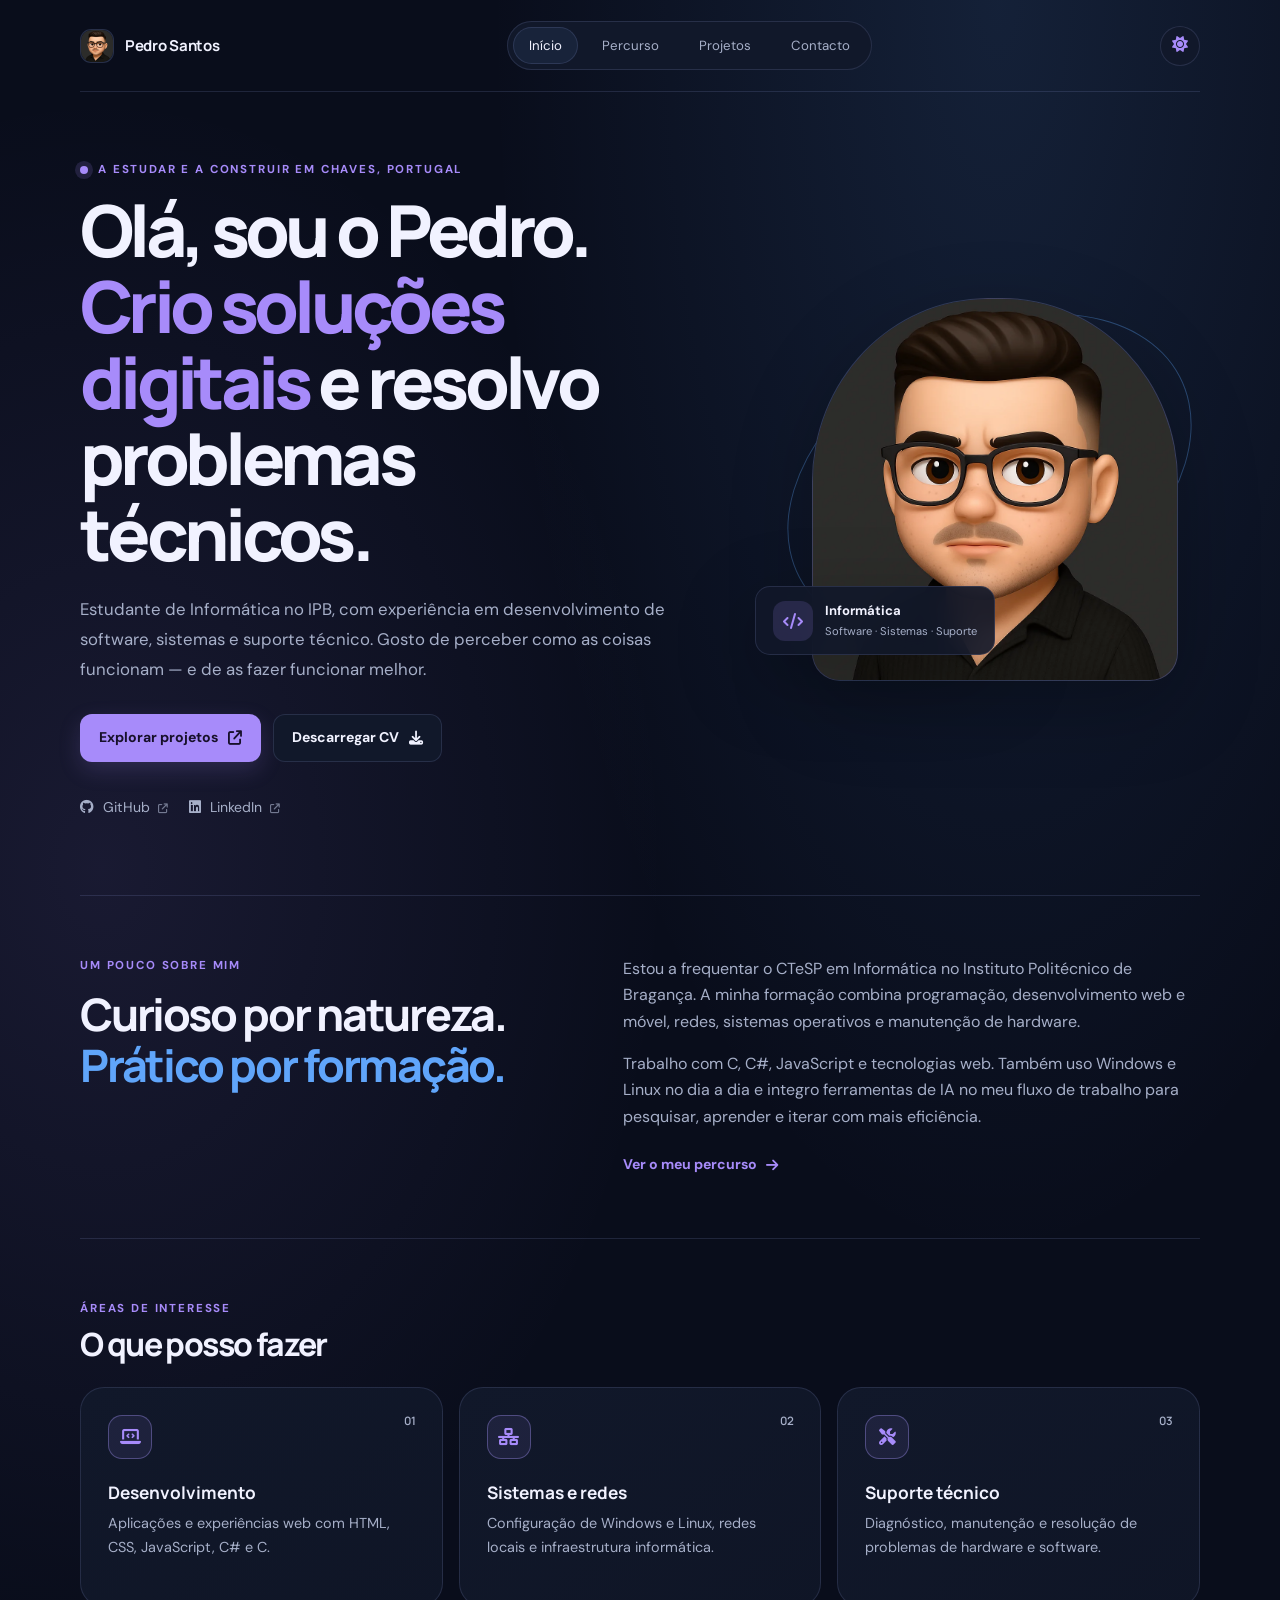
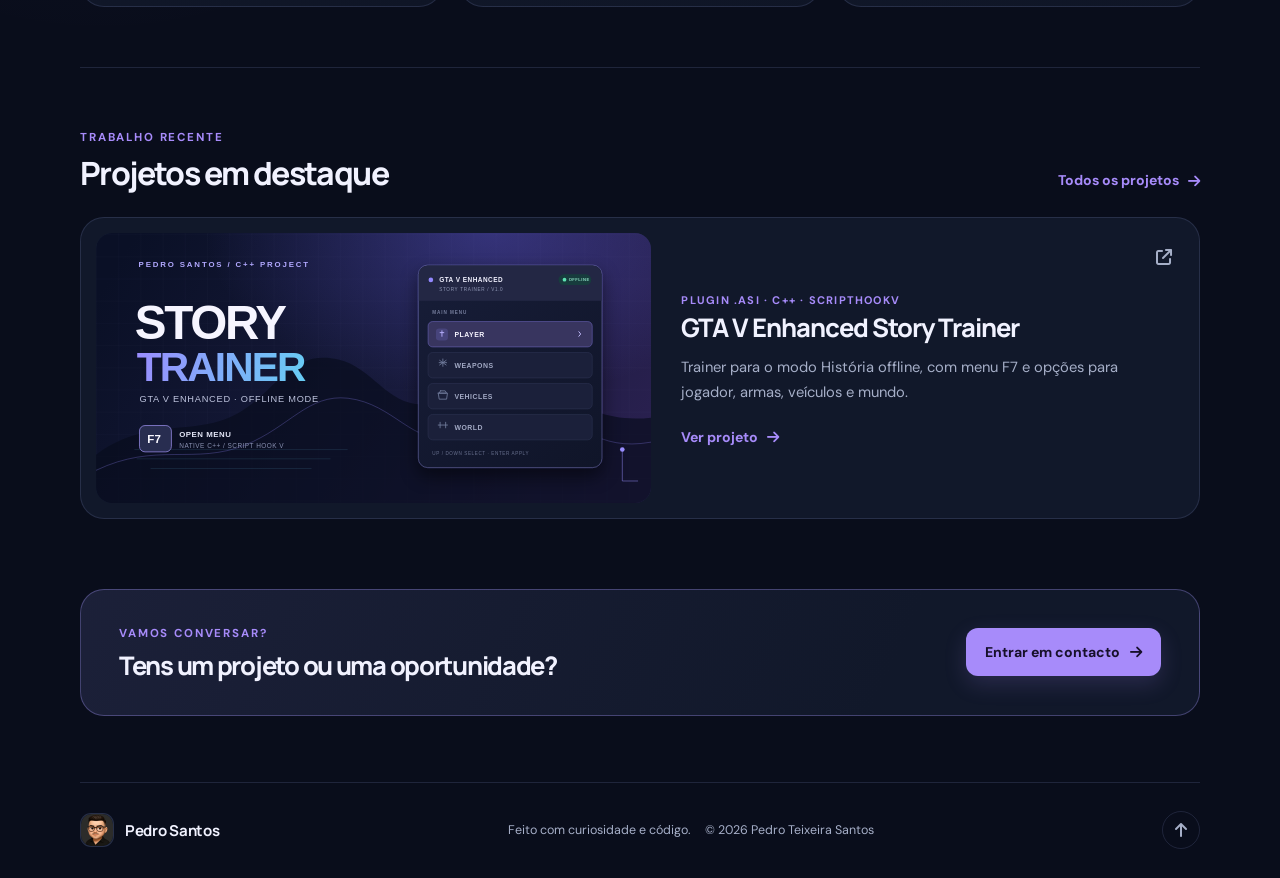
==== commit 332b1418: "Usa avatar no wordmark" ====
--- a/index.html
+++ b/index.html
@@ -20,7 +20,7 @@
 </head>
 <body id="top">
   <header class="site-header wrap">
-    <a class="wordmark" href="index.html" aria-label="Pedro Santos, início"><span class="wordmark-mark">P<span>.</span></span><span>Pedro Santos</span></a>
+    <a class="wordmark" href="index.html" aria-label="Pedro Santos, início"><span class="wordmark-mark"><img src="images/avatar.webp" alt="" width="34" height="34"></span><span>Pedro Santos</span></a>
     <nav class="main-nav" aria-label="Navegação principal">
       <a class="active" aria-current="page" href="index.html">Início</a><a href="resume.html">Percurso</a><a href="portfolio.html">Projetos</a><a href="contact.html">Contacto</a>
     </nav>
@@ -60,6 +60,6 @@
     </section>
     <section class="contact-strip reveal"><div><p class="eyebrow">Vamos conversar?</p><h2>Tens um projeto ou uma oportunidade?</h2></div><a class="button button-primary" href="contact.html">Entrar em contacto <i class="fa-solid fa-arrow-right" aria-hidden="true"></i></a></section>
   </main>
-  <footer class="site-footer wrap"><a class="wordmark" href="index.html"><span class="wordmark-mark">P<span>.</span></span><span>Pedro Santos</span></a><p>Feito com curiosidade e código. <span>© <span data-year></span> Pedro Teixeira Santos</span></p><a class="back-top" href="#top" aria-label="Voltar ao topo"><i class="fa-solid fa-arrow-up" aria-hidden="true"></i></a></footer>
+  <footer class="site-footer wrap"><a class="wordmark" href="index.html"><span class="wordmark-mark"><img src="images/avatar.webp" alt="" width="34" height="34"></span><span>Pedro Santos</span></a><p>Feito com curiosidade e código. <span>© <span data-year></span> Pedro Teixeira Santos</span></p><a class="back-top" href="#top" aria-label="Voltar ao topo"><i class="fa-solid fa-arrow-up" aria-hidden="true"></i></a></footer>
 </body>
 </html>
--- a/style.css
+++ b/style.css
@@ -87,10 +87,15 @@
   display:grid;
   place-items:center;
   font-size:1rem;
+  overflow:hidden;
   background:var(--surface)
 }
-.wordmark-mark span {
-  color:var(--accent)
+.wordmark-mark img {
+  display:block;
+  width:100%;
+  height:100%;
+  object-fit:cover;
+  border-radius:inherit
 }
 .main-nav {
   display:flex;
